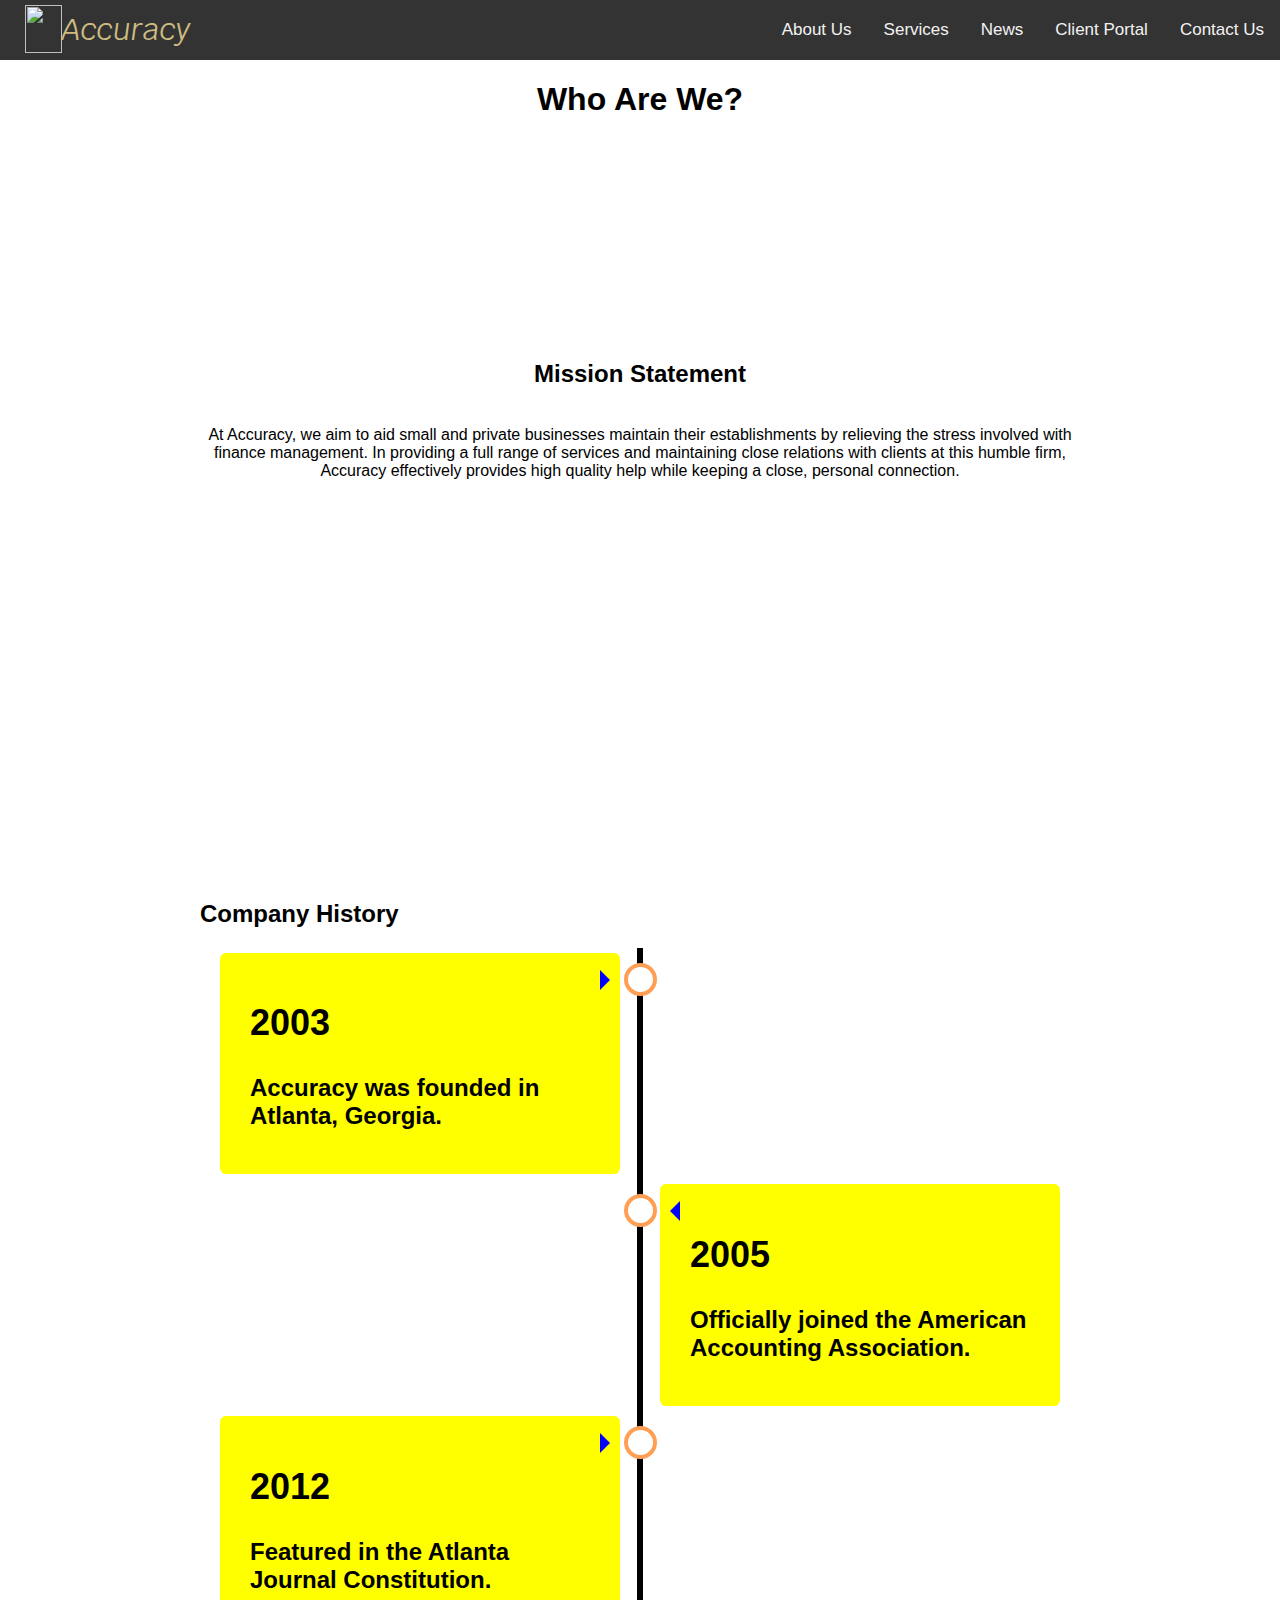
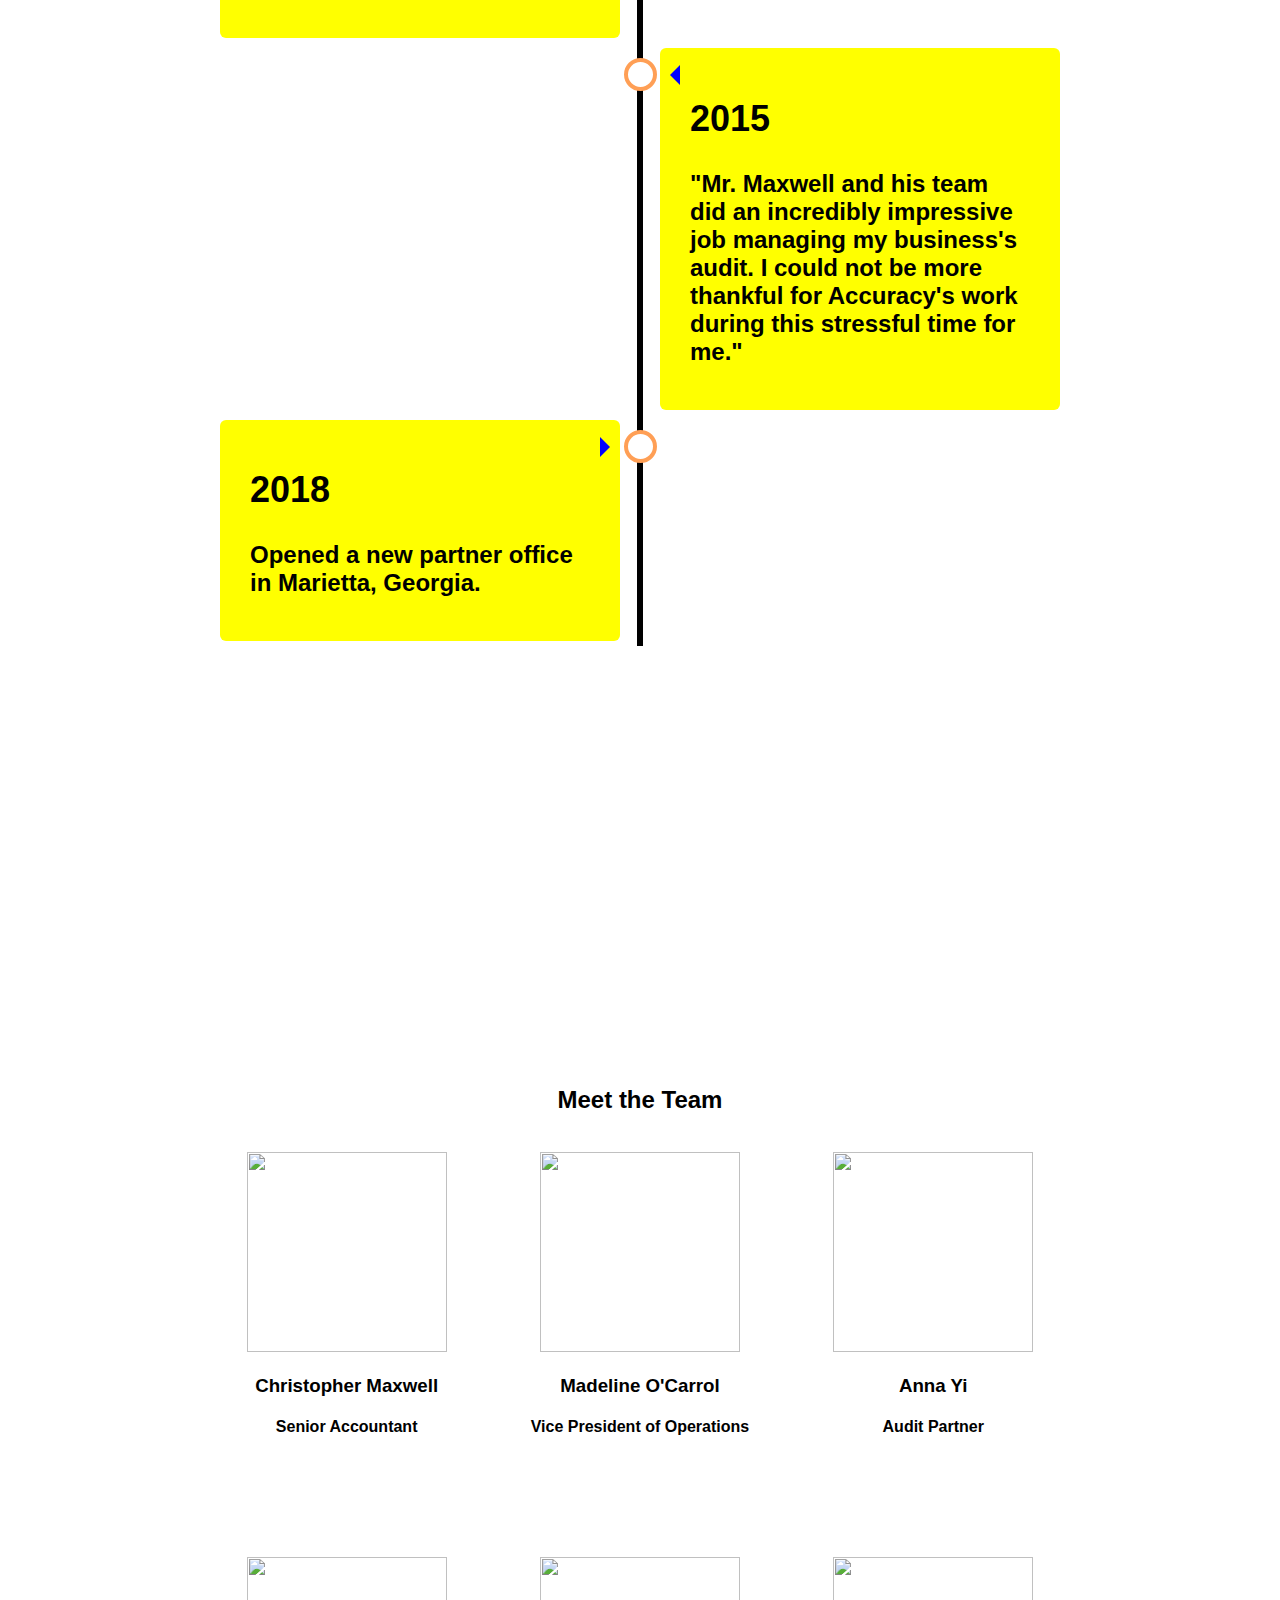
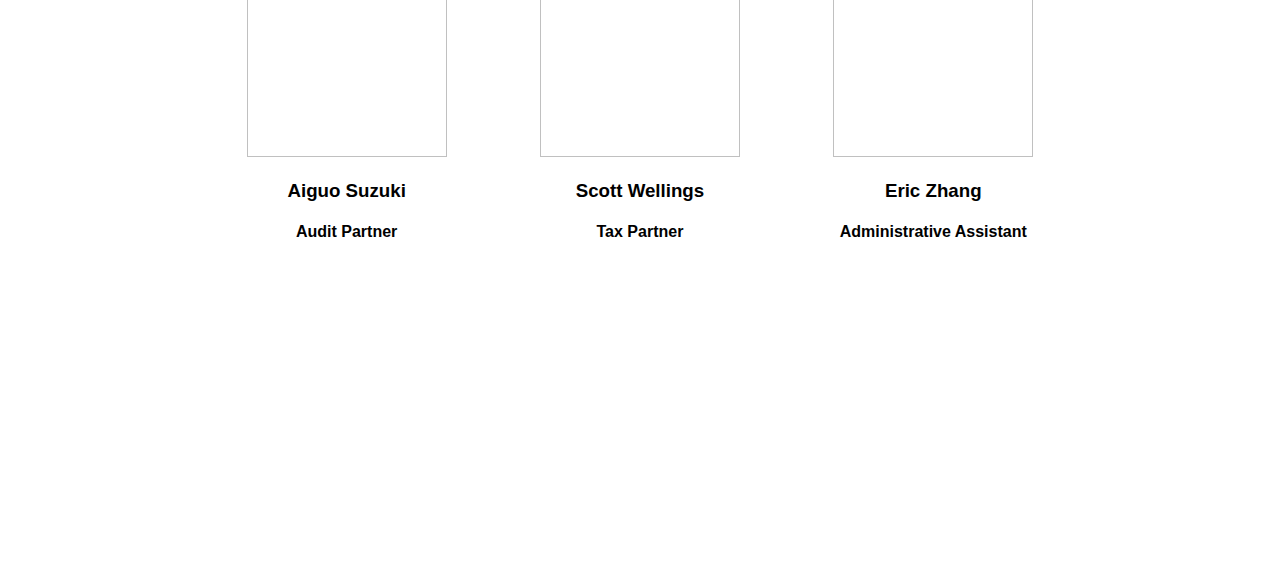
==== aboutUsPage.html @ 64773589 "Add files via upload" ====
<!DOCTYPE html>
<html>

<header>
  <title> About Us</title>
  <meta name="viewport" content="width=device-width, initial-scale=1">
  <link rel = "stylesheet" type = "text/css" href = "indexCSS.css">
  <link href="https://fonts.googleapis.com/css?family=Krub" rel="stylesheet">

  <!-- javascript required for opening homepage through alternative means -->
  <script>
    function openHomePage() {
      window.location.href = "index.html";
    }
    function openAboutUsPage() {
      window.location.href = "aboutUsPage.html";
    }
    function openServicesPage() {
      window.location.href = "servicesPage.html";
    }
  </script>

</header>

<body>
  <!-- entire code for navbar ------------------------------------------------->
  <!-- navigation bar code from right to left tabs -->
  <div class="topnav">
    <a href="contactUsPage.html">Contact Us</a>
    <a href="clientPortalPage.html">Client Portal</a>
    <a href="newsPage.html">News</a>

    <div class="dropdown">
      <button class="dropbtn" onclick="openServicesPage()">Services
        <i class="fa fa-caret-down"></i>
      </button>
      <!-- <div class="dropdown-content">
        <a href="bookkeepingPage.html">Bookkeeping</a>
        <a href="auditsPage.html">Audits</a>
        <a href="taxesPage.html">Taxes</a>
        <a href="annualReportsPage.html">Annual Reports</a>
      </div> -->
    </div>

    <div class="dropdown">
      <button class="dropbtn" onclick="openAboutUsPage()">About Us
        <i class="fa fa-caret-down"></i>
      </button>
      <!-- <div class="dropdown-content">
        <a href="#missionStatement">Mission Statement</a>
        <a href="#companyHistory">Company History</a>
        <a href="#meetOurTeam">Meet Our Team</a>
      </div> -->
    </div>

    <div class="accuracyLogo">
      <img src="AccuracyLogoSketch.PNG" height=48px width=37.2px onclick="openHomePage()">
    </div>
    <i class="navBarLogo" onclick="openHomePage()">Accuracy</i>
  </div>
  <!--------------------------------------------------------------------------->

  <!-- initial Text Block ----------------------------------------------------->
  <div class="initialTextBlock">
    <p><center><h1>Who Are We?</h1></center></p>
  </div>
  <!--------------------------------------------------------------------------->

  <!-- mission statement block ------------------------------------------------>
  <div id="missionStatementBlock" class="block"><center>
    <p><h2 name="missionStatement">Mission Statement</h2>
    <br>
    At Accuracy, we aim to aid small and private businesses maintain their
    establishments by relieving the stress involved with finance management. In
    providing a full range of services and maintaining close relations with clients
    at this humble firm, Accuracy effectively provides high quality help while
    keeping a close, personal connection.
    </br>
  </div></center>
  <!--------------------------------------------------------------------------->

  <!-- company History Block -------------------------------------------------->
  <div id="companyHistoryBlock" class="block">
    <p><h2 name="companyHistory">Company History<h2>

    <div class="timeline">
      <div class="container left">
        <div class="content">
          <h2>2003</h2>
          <p>Accuracy was founded in Atlanta, Georgia.</p>
        </div>
      </div>
      <div class="container right">
        <div class="content">
          <h2>2005</h2>
          <p>Officially joined the American Accounting Association.</p>
        </div>
      </div>
      <div class="container left">
        <div class="content">
          <h2>2012</h2>
          <p>Featured in the Atlanta Journal Constitution.</p>
        </div>
      </div>
      <div class="container right">
        <div class="content">
          <h2>2015</h2>
          <p>"Mr. Maxwell and his team did an incredibly impressive job managing my business's audit.
            I could not be more thankful for Accuracy's work during this stressful time for me."</p>
        </div>
      </div>
      <div class="container left">
        <div class="content">
          <h2>2018</h2>
          <p>Opened a new partner office in Marietta, Georgia.</p>
        </div>
      </div>
    </div>

  </div>
  <!--------------------------------------------------------------------------->

  <!-- meet the team ---------------------------------------------------------->
  <div id="meetOurTeamBlock" class="block"><center>
    <p><h2 name="meetOurTeam">Meet the Team</h2>

    <br>
    <div class="row">
        <div class="columnThree">
          <img src="aboutChristopher.JPG" width=200px height=200px>
          <br><h3>Christopher Maxwell</h3>
          <h4>Senior Accountant</h4>
        </div>
        <div class="columnThree">
          <img src="aboutMadeline.JPG" width=200px height=200px>
          <br><h3>Madeline O'Carrol</h3>
          <h4>Vice President of Operations</h4>
        </div>
        <div class="columnThree">
          <img src="aboutAnna.JPG" width=200px height=200px>
          <br><h3>Anna Yi</h3>
          <h4>Audit Partner</h4>
        </div>
      </div>

    <div class="row">
        <div class="columnThree">
          <img src="aboutAiguo.JPG" width=200px height=200px>
          <br><h3>Aiguo Suzuki</h3>
          <h4>Audit Partner</h4>
        </div>
        <div class="columnThree">
          <img src="aboutScott.JPG" width=200px height=200px>
          <br><h3>Scott Wellings</h3>
          <h4>Tax Partner</h4>
        </div>
        <div class="columnThree">
          <img src="aboutEric.JPG" width=200px height=200px>
          <br><h3>Eric Zhang</h3>
          <h4>Administrative Assistant</h4>
        </div>
      </div>

  </div></center>
  <!--------------------------------------------------------------------------->



</body>

<footer>
</footer>

</html>
---- indexCSS.css ----
/* homepage css ***************************************************************/
/* makes the image in background fullscreen */
body, html {
    height: 100%;
    margin: 0;
}
.bg {
    /* The image used */
    background-image: url("homepage_picture.JPG");

    /* Full height */
    height: 100%;

    /* Center and scale the image nicely */
    background-position: center;
    background-repeat: no-repeat;
    background-size: cover;
    z-index: 1;
}
/* front text of homepage ***********************/
.frontText {
  z-index: 4;
  position: fixed;
  top: 30%;
  left: 5%;
  /* transform: translate(-50%, -50%); */
  font-family: 'Krub', sans-serif;
  color: white;
  text-shadow:
    -1px -1px 0 #000,
    1px -1px 0 #000,
    -1px 1px 0 #000,
    1px 1px 0 #000;
}

/******************************************************************************/

/* nav bar css ****************************************************************/
/* Add a black background color to the top navigation */
.topnav {
    background-color: #333;
    overflow: hidden;
}
/* Style the links inside the navigation bar */
.topnav a {
    float: right;
    color: #f2f2f2;
    text-align: center;
    padding: 20px 16px;
    text-decoration: none;
    font-size: 17px;
}
/* Change the color of links on hover */
.topnav a:hover {
    background-color: #ddd;
    color: black;
}
/* Add a color to the active/current link (page currently on basically) */
.topnav a.active {
    background-color: #479761;
    color: white;
}

.accuracyLogo {
  height: 48px;
  width: 37.2px;
  float: left;
  padding-left: 25px;
  padding-right: 10px;
  padding-top: 5px;
  padding-bottom: 5px;
}
/* .accuracyLogo:hover {
  border-style: solid;
  border-width: 0.5px;
  border-color: white;
} */
.navBarLogo {
  float: left;
  font-family: 'Krub', sans-serif;
  font-size: 30px;
  color: #CEBC81;
  text-align: center;
  padding: 10px 4px 10px 25px;
}

/* start of dropdown code ***********************/
/* The dropdown container */
.dropdown {
  float: right;
  overflow: hidden;
}
/* Dropdown button */
.dropdown .dropbtn {
  color: #f2f2f2;
  text-align: center;
  padding: 20px 16px;
  text-decoration: none;
  font-size: 17px;
  border: none;
  outline: none;
  background-color: inherit;
  font-family: inherit; /* Important for vertical align on mobile phones */
  margin: 0; /* Important for vertical align on mobile phones */
}
.dropbtn:hover {
  background-color: #ddd;
  color: black;
}
/* Dropdown content (hidden by default) */
.dropdown-content {
  display: none;
  position: absolute;
  background-color: #f9f9f9;
  min-width: 160px;
  box-shadow: 0px 8px 16px 0px rgba(0,0,0,0.2);
  z-index: 1;
}
/* Links inside the dropdown */
.dropdown-content a {
  float: none;
  color: black;
  padding: 12px 16px;
  text-decoration: none;
  display: block;
  text-align: left;
}
/* Add a grey background color to dropdown links on hover */
.dropdown-content a:hover {
  background-color: #ddd;
}
/* Show the dropdown menu on hover */
.dropdown:hover .dropdown-content {
  display: block;
}
/******************************************************************************/

/* about us page css **********************************************************/
/* for three-column tables */
.columnThree {
  float: left;
  width: 33.33%;
}
.row:after {
  content: "";
  display: table;
  clear: both;
  padding: 50px;
}

/* timeline css ********************************/
* {
  box-sizing: border-box;
}

/* Set a background color */
body {
  font-family: Helvetica, sans-serif;
}

/* The actual timeline (the vertical ruler) */
.timeline {
  position: relative;
  max-width: 1200px;
  margin: 0 auto;
}
/* The actual timeline (the vertical ruler) */
.timeline::after {
  content: '';
  position: absolute;
  width: 6px;
  background-color: black;
  top: 0;
  bottom: 0;
  left: 50%;
  margin-left: -3px;
}

/* Container around content */
.container {
  padding: 5px 20px;
  position: relative;
  background-color: inherit;
  width: 50%;
}
/* The circles on the timeline */
.container::after {
  content: '';
  position: absolute;
  width: 25px;
  height: 25px;
  right: -17px;
  background-color: white;
  border: 4px solid #FF9F55;
  top: 15px;
  border-radius: 50%;
  z-index: 1;
}

/* Place the container to the left */
.left {
  left: 0;
}
/* Place the container to the right */
.right {
  left: 50%;
}
/* Add arrows to the left container (pointing right) */
.left::before {
  content: " ";
  height: 0;
  position: absolute;
  top: 22px;
  width: 0;
  z-index: 1;
  right: 30px;
  border: medium solid white;
  border-width: 10px 0 10px 10px;
  border-color: transparent transparent transparent blue;
}
/* Add arrows to the right container (pointing left) */
.right::before {
  content: " ";
  height: 0;
  position: absolute;
  top: 22px;
  width: 0;
  z-index: 1;
  left: 30px;
  border: medium solid white;
  border-width: 10px 10px 10px 0;
  border-color: transparent blue transparent transparent;
}
/* Fix the circle for containers on the right side */
.right::after {
  left: -16px;
}

/* The actual content */
.content {
  padding: 20px 30px;
  background-color: yellow;
  position: relative;
  border-radius: 6px;
}

/* Media queries - Responsive timeline on screens less than 600px wide */
@media screen and (max-width: 600px) {
/* Place the timelime to the left */
  .timeline::after {
    left: 31px;
  }

/* Full-width containers */
  .container {
    width: 100%;
    padding-left: 70px;
    padding-right: 25px;
  }
/* Make sure that all arrows are pointing leftwards */
  .container::before {
    left: 60px;
    border: medium solid white;
    border-width: 10px 10px 10px 0;
    border-color: transparent white transparent transparent;
  }

/* Make sure all circles are at the same spot */
  .left::after, .right::after {
    left: 15px;
  }
/* Make all right containers behave like the left ones */
  .right {
    left: 0%;
  }
}
/******************************************************************************/

/* services css ***************************************************************/
.columnTwo {
  float: left;
  width: 50%;
}

.columnTwoPic {
  float: left;
  width: 50%;
  text-align: right;
  padding-right: 100px;
}

.columnTwoWords {
  float: left;
  width: 50%;
  text-align: left;
  padding-right:100px;;
}

.rowServices:after {
  content: "";
  display: table;
  clear: both;
  padding: 200px;
}

/* also used in about us!!!*/
.block {
  padding: 200px;
}
/******************************************************************************/

/* client portal css **********************************************************/
#infoBorder {
  padding: 15px 30px;
  margin: auto;
  width: 75%;
  border: 3px solid black;
}

.clientInfo {
  display: none;
}

#clientPageIntro {
  display: block;
}

#defaultOpen {
  display: none;
}

table {
    font-family: arial, sans-serif;
    border-collapse: collapse;
    width: 100%;
}

td, th {
    border: 1px solid #dddddd;
    text-align: left;
    padding: 8px;
}

tr:nth-child(even) {
    background-color: #dddddd;
}
/******************************************************************************/
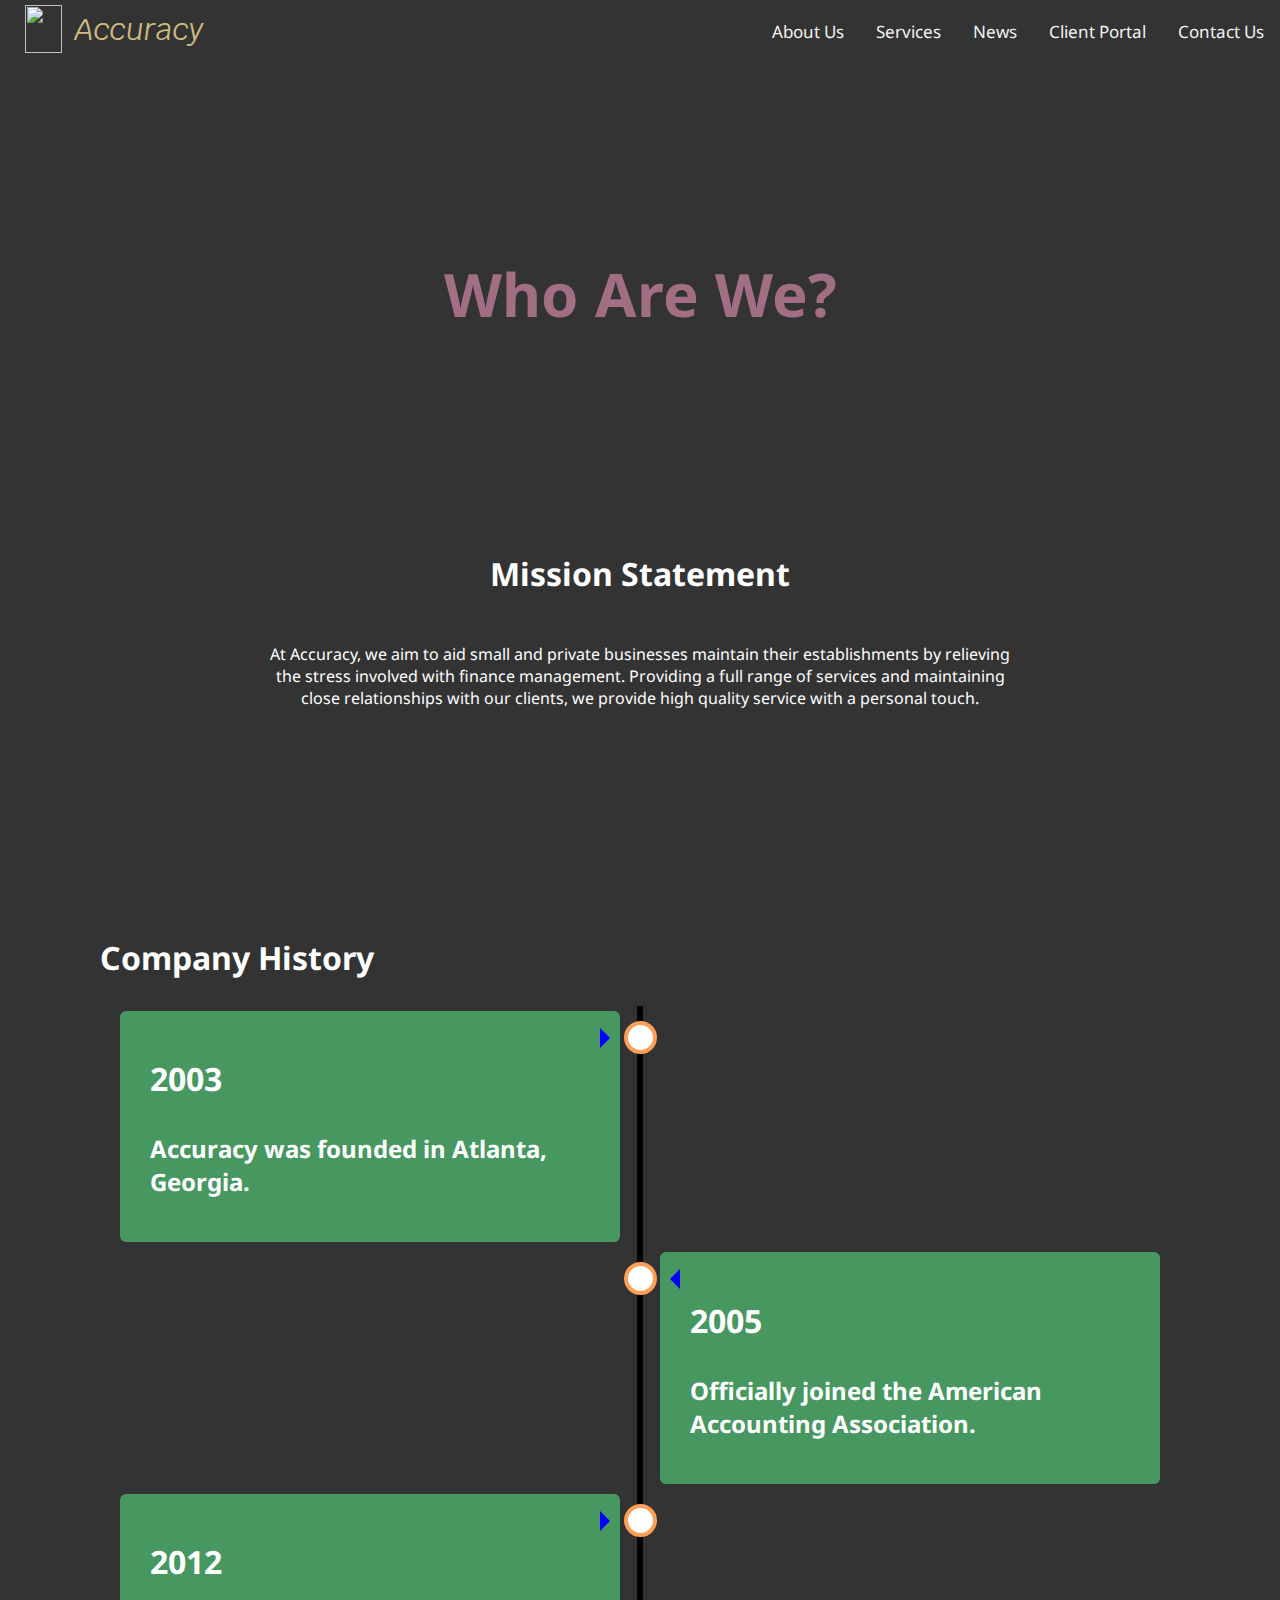
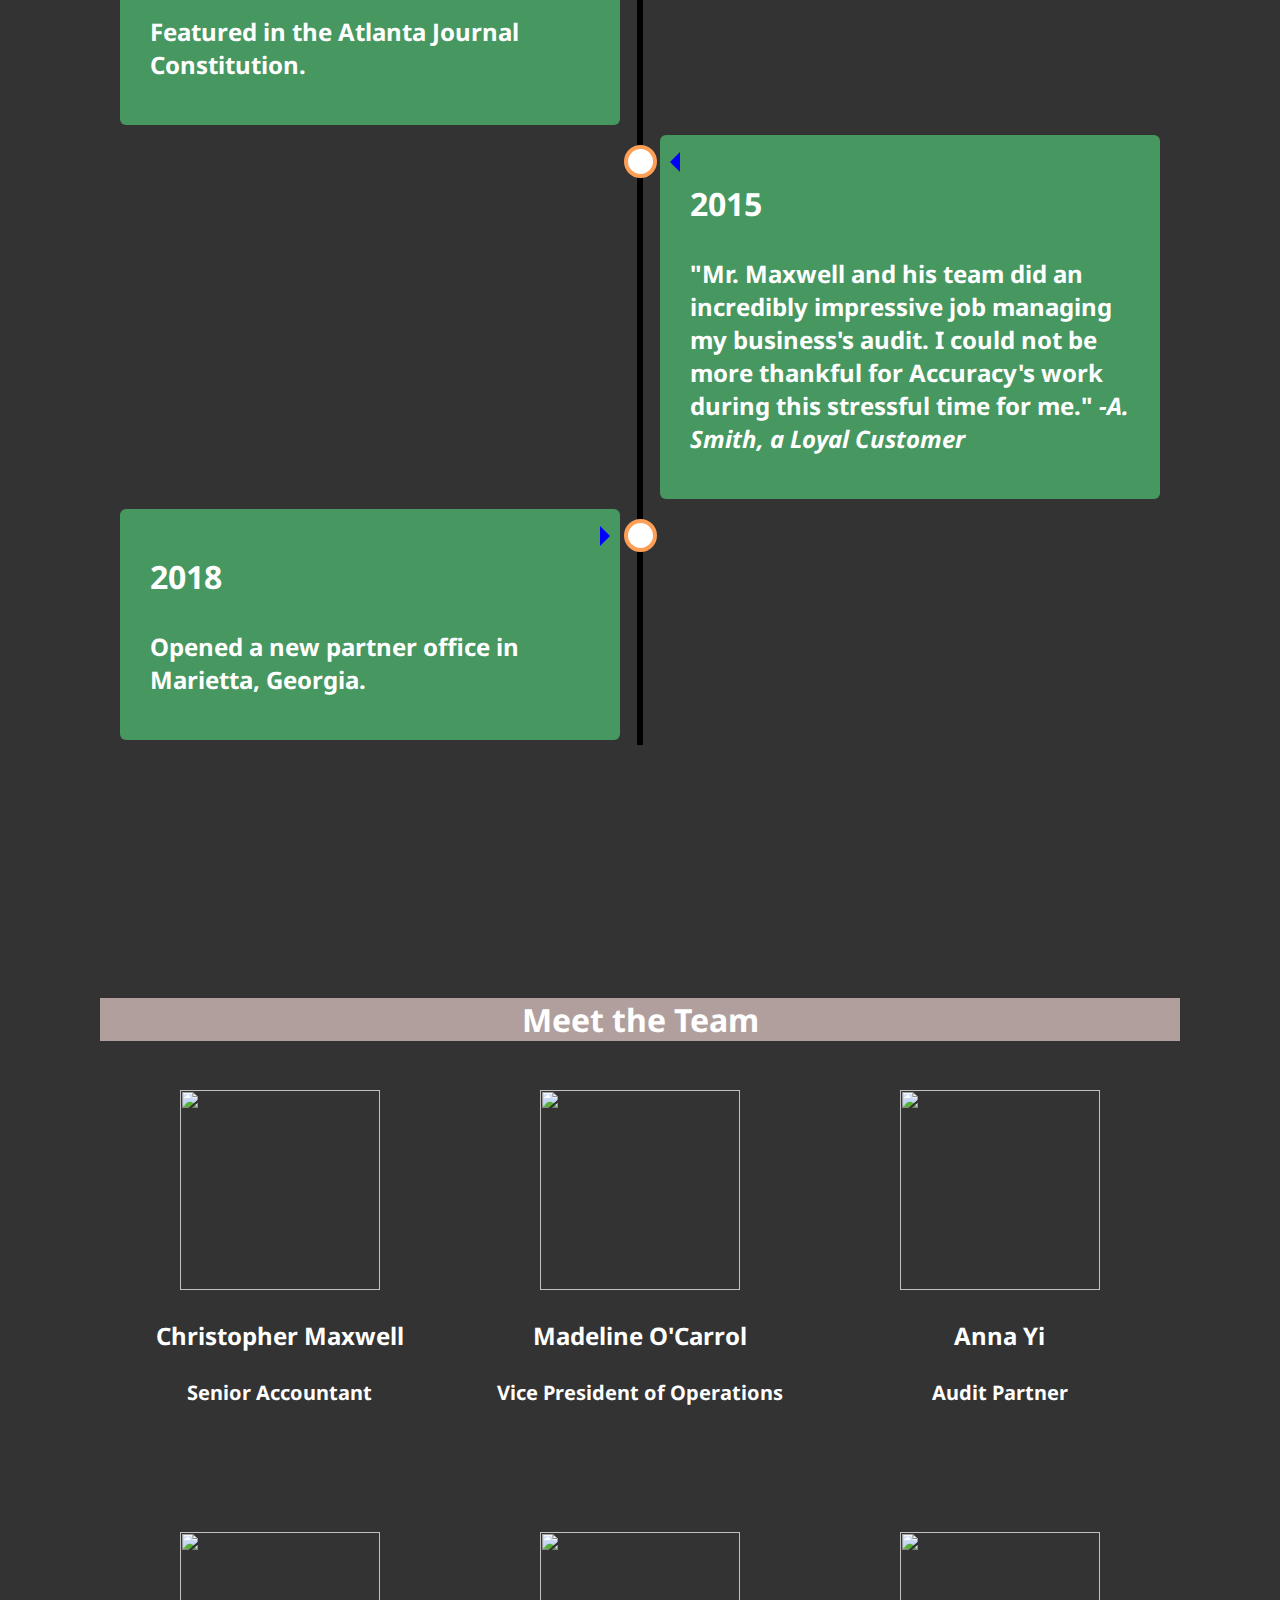
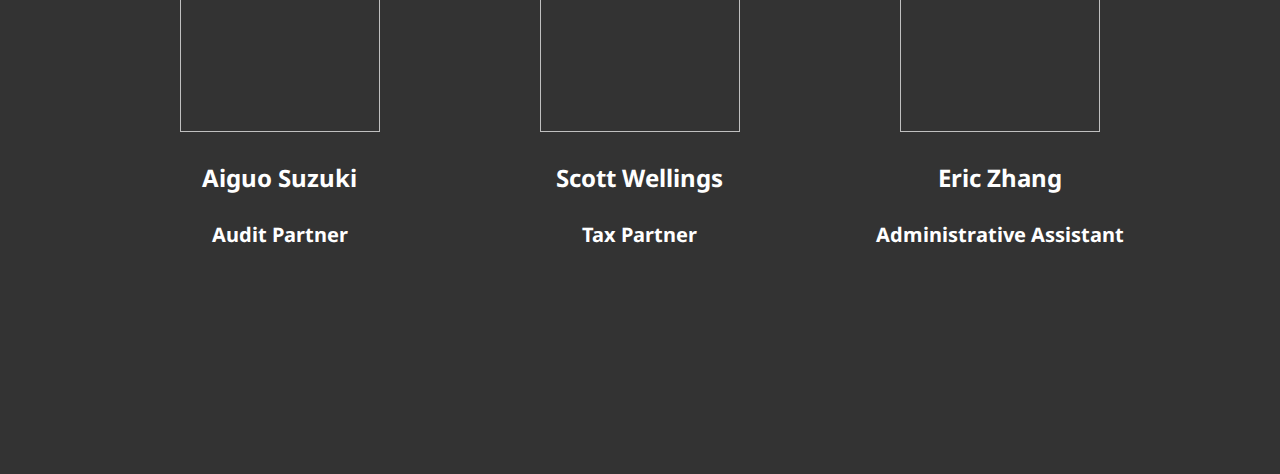
==== commit aca8da29: "Add files via upload" ====
--- a/aboutUsPage.html
+++ b/aboutUsPage.html
@@ -6,6 +6,7 @@
   <meta name="viewport" content="width=device-width, initial-scale=1">
   <link rel = "stylesheet" type = "text/css" href = "indexCSS.css">
   <link href="https://fonts.googleapis.com/css?family=Krub" rel="stylesheet">
+  <link href="https://fonts.googleapis.com/css?family=Noto+Sans" rel="stylesheet">
 
   <!-- javascript required for opening homepage through alternative means -->
   <script>
@@ -54,7 +55,7 @@
     </div>
 
     <div class="accuracyLogo">
-      <img src="AccuracyLogoSketch.PNG" height=48px width=37.2px onclick="openHomePage()">
+      <img src="AccuracyLogoSketch.png" height=48px width=37.2px onclick="openHomePage()">
     </div>
     <i class="navBarLogo" onclick="openHomePage()">Accuracy</i>
   </div>
@@ -67,52 +68,52 @@
   <!--------------------------------------------------------------------------->
 
   <!-- mission statement block ------------------------------------------------>
-  <div id="missionStatementBlock" class="block"><center>
+  <div id="missionStatementBlock" class="aboutUsblock"><center>
     <p><h2 name="missionStatement">Mission Statement</h2>
     <br>
     At Accuracy, we aim to aid small and private businesses maintain their
-    establishments by relieving the stress involved with finance management. In
-    providing a full range of services and maintaining close relations with clients
-    at this humble firm, Accuracy effectively provides high quality help while
-    keeping a close, personal connection.
+    establishments by relieving the stress involved with finance management.
+    Providing a full range of services and maintaining close relationships with
+    our clients, we provide high quality service with a personal touch.
     </br>
   </div></center>
   <!--------------------------------------------------------------------------->
 
   <!-- company History Block -------------------------------------------------->
-  <div id="companyHistoryBlock" class="block">
+  <div id="companyHistoryBlock" class="aboutUsblock">
     <p><h2 name="companyHistory">Company History<h2>
 
     <div class="timeline">
       <div class="container left">
         <div class="content">
-          <h2>2003</h2>
-          <p>Accuracy was founded in Atlanta, Georgia.</p>
+          <h2 class="timelineWords">2003</h2>
+          <p><h3 class="timelineWords" class="timelineWords">Accuracy was founded in Atlanta, Georgia.</p></h3>
         </div>
       </div>
       <div class="container right">
         <div class="content">
-          <h2>2005</h2>
-          <p>Officially joined the American Accounting Association.</p>
+          <h2 class="timelineWords">2005</h2>
+          <p><h3 class="timelineWords">Officially joined the American Accounting Association.</p></h3>
         </div>
       </div>
       <div class="container left">
         <div class="content">
-          <h2>2012</h2>
-          <p>Featured in the Atlanta Journal Constitution.</p>
+          <h2 class="timelineWords">2012</h2>
+          <p><h3 class="timelineWords">Featured in the Atlanta Journal Constitution.</p></h3>
         </div>
       </div>
       <div class="container right">
         <div class="content">
-          <h2>2015</h2>
-          <p>"Mr. Maxwell and his team did an incredibly impressive job managing my business's audit.
-            I could not be more thankful for Accuracy's work during this stressful time for me."</p>
+          <h2 class="timelineWords">2015</h2>
+          <p><h3 class="timelineWords">"Mr. Maxwell and his team did an incredibly impressive job
+            managing my business's audit. I could not be more thankful for
+            Accuracy's work during this stressful time for me." <i>-A. Smith, a Loyal Customer</i></p></h3>
         </div>
       </div>
       <div class="container left">
         <div class="content">
-          <h2>2018</h2>
-          <p>Opened a new partner office in Marietta, Georgia.</p>
+          <h2 class="timelineWords">2018</h2>
+          <p><h3 class="timelineWords">Opened a new partner office in Marietta, Georgia.</p></h3>
         </div>
       </div>
     </div>
@@ -121,8 +122,8 @@
   <!--------------------------------------------------------------------------->
 
   <!-- meet the team ---------------------------------------------------------->
-  <div id="meetOurTeamBlock" class="block"><center>
-    <p><h2 name="meetOurTeam">Meet the Team</h2>
+  <div id="meetOurTeamBlock" class="aboutUsblock"><center>
+    <p><h2 class="meetOurTeamHeader" name="meetOurTeam">Meet the Team</h2>
 
     <br>
     <div class="row">
--- a/indexCSS.css
+++ b/indexCSS.css
@@ -1,41 +1,49 @@
-/* homepage css ***************************************************************/
-/* makes the image in background fullscreen */
-body, html {
-    height: 100%;
-    margin: 0;
-}
-.bg {
-    /* The image used */
-    background-image: url("homepage_picture.JPG");
-
-    /* Full height */
-    height: 100%;
-
-    /* Center and scale the image nicely */
-    background-position: center;
-    background-repeat: no-repeat;
-    background-size: cover;
-    z-index: 1;
-}
-/* front text of homepage ***********************/
-.frontText {
-  z-index: 4;
-  position: fixed;
-  top: 30%;
-  left: 5%;
-  /* transform: translate(-50%, -50%); */
-  font-family: 'Krub', sans-serif;
+/* ALL PAGES css **************************************************************/
+* {
+  font-family: 'Noto Sans', sans-serif;
+}
+
+* :not(.navBarLogo):not(a):not(h1):not(h2):not(h3):not(h4):not(h5):not(h6):not(button):not(.w3-light-grey) {
   color: white;
-  text-shadow:
-    -1px -1px 0 #000,
-    1px -1px 0 #000,
-    -1px 1px 0 #000,
-    1px 1px 0 #000;
-}
-
-/******************************************************************************/
-
-/* nav bar css ****************************************************************/
+}
+
+/* * :not(.topnav):not(.frontText):not(button):not(.content):not(table):not(td):not(th):not(input):not(select):not(textarea):not(.timeline):not(.timelineWords):not(a):not(.rowServices):not(.columnTwoPics):not(.columnTwoWords):not(b) {
+  background-color: #333333;
+} */
+
+body {
+  background-color: #333333;
+}
+
+h1 {
+  color: #A16E83;
+}
+
+h2 {
+  font-size: 32px;
+}
+
+h3 {
+  font-size: 24px;
+}
+
+h4 {
+  font-size: 20px;
+}
+
+a :not(.topnav):not(.bottom-leftWords) {
+  color: blue;
+}
+
+button {
+  color: black;
+}
+
+
+/******************************************************************************/
+
+
+/* NAV BAR css ****************************************************************/
 /* Add a black background color to the top navigation */
 .topnav {
     background-color: #333;
@@ -62,11 +70,11 @@
 }
 
 .accuracyLogo {
+  float: left;
   height: 48px;
   width: 37.2px;
-  float: left;
   padding-left: 25px;
-  padding-right: 10px;
+  padding-right: 25px;
   padding-top: 5px;
   padding-bottom: 5px;
 }
@@ -135,7 +143,46 @@
 }
 /******************************************************************************/
 
-/* about us page css **********************************************************/
+
+/* HOME PAGE / INDEX css ***************************************************************/
+/* makes the image in background fullscreen */
+body, html {
+    height: 100%;
+    margin: 0;
+}
+
+.bg {
+    /* The image used */
+    background-image: url("homepage_picture.jpg");
+
+    /* Full height */
+    height: 100%;
+
+    /* Center and scale the image nicely */
+    background-position: center;
+    background-repeat: no-repeat;
+    background-size: cover;
+    z-index: 1;
+}
+
+/* front text of homepage ***********************/
+.frontText {
+  position: fixed;
+  top: 30%;
+  left: 5%;
+  /* transform: translate(-50%, -50%); */
+  font-family: 'Krub', sans-serif;
+  color: white;
+  text-shadow:
+    -1px -1px 0 #000,
+    1px -1px 0 #000,
+    -1px 1px 0 #000,
+    1px 1px 0 #000;
+}
+/******************************************************************************/
+
+
+/* ABOUT US PAGE css **********************************************************/
 /* for three-column tables */
 .columnThree {
   float: left;
@@ -146,6 +193,24 @@
   display: table;
   clear: both;
   padding: 50px;
+}
+
+.aboutUsblock {
+  padding: 100px;
+}
+
+.initialTextBlock {
+  padding: 150px 50px 50px 50px;
+  font-size: 30px;
+}
+
+#missionStatementBlock {
+  padding-left: 20%;
+  padding-right: 20%;
+}
+
+.meetOurTeamHeader {
+  background-color: #B19F9E;
 }
 
 /* timeline css ********************************/
@@ -239,7 +304,7 @@
 /* The actual content */
 .content {
   padding: 20px 30px;
-  background-color: yellow;
+  background-color: #479761;
   position: relative;
   border-radius: 6px;
 }
@@ -276,40 +341,93 @@
 }
 /******************************************************************************/
 
-/* services css ***************************************************************/
+
+/* SERVICES PAGE css ***************************************************************/
+/* #bookkeepingBlock, #auditsBlock, #taxesBlock, #annualReportsBlock {
+  background-color: #B19F9E;
+} */
+
 .columnTwo {
   float: left;
   width: 50%;
+}
+
+.picContainer {
+  position: relative;
+  text-align: center;
+  color: white;
+}
+
+.bottom-leftWords {
+  position: absolute;
+  bottom: 8px;
+  left: 16px;
+}
+
+.Servicesrow {
+  content: "";
+  display: table;
+  clear: both;
+  padding: 0px 0px 0px 0px;
 }
 
 .columnTwoPic {
   float: left;
   width: 50%;
   text-align: right;
-  padding-right: 100px;
+  padding: 31px 100px 0px 0px;
 }
 
 .columnTwoWords {
   float: left;
   width: 50%;
   text-align: left;
-  padding-right:100px;;
+  padding-right: 100px;
 }
 
 .rowServices:after {
   content: "";
   display: table;
   clear: both;
+  padding: 150px 5% 150px 5%;
+}
+
+/* also used in about us!!! -- changed to aboutUsblock look there*/
+.block:not(#startServiceListing) {
   padding: 200px;
 }
 
-/* also used in about us!!!*/
-.block {
-  padding: 200px;
-}
-/******************************************************************************/
-
-/* client portal css **********************************************************/
+#startServiceListing {
+  padding: 50px 25% 100px 25%;
+}
+/******************************************************************************/
+
+/* NEWS PAGE CSS **************************************************************/
+/*article {
+    border: 10px black inset;
+    margin-top: 20px;
+    margin-bottom: 20px;
+    margin-left: 10%;
+    margin-right: 35%;
+
+    float:left;
+    display:inline;
+    width: 49%;
+  }*/
+  /*#sidebar {
+    float:left;
+    display:inline;
+    width: 49%;
+  } */
+
+#readMoreButton {
+  color: black;
+}
+
+/******************************************************************************/
+
+
+/* CLIENT PORTAL PAGE css **********************************************************/
 #infoBorder {
   padding: 15px 30px;
   margin: auto;
@@ -344,4 +462,54 @@
 tr:nth-child(even) {
     background-color: #dddddd;
 }
-/******************************************************************************/
+
+.tabcontentHeaders {
+  color: #479761;
+}
+/******************************************************************************/
+
+
+/* CONTACT US PAGE css ********************************************************/
+.contactUsInitialText {
+  padding: 50px 0px 10px 0px;
+}
+
+/* FORM CSS ****************************************/
+/* Style inputs with type="text", select elements and textareas */
+input[type=text], select, textarea {
+    width: 100%; /* Full width */
+    padding: 12px; /* Some padding */
+    border: 1px solid #ccc; /* Gray border */
+    border-radius: 4px; /* Rounded borders */
+    box-sizing: border-box; /* Make sure that padding and width stays in place */
+    margin-top: 6px; /* Add a top margin */
+    margin-bottom: 16px; /* Bottom margin */
+    resize: vertical /* Allow the user to vertically resize the textarea (not horizontally) */
+}
+
+input[type=text], textarea, select {
+  color: black;
+}
+
+/* Style the submit button with a specific background color etc */
+input[type=submit] {
+    background-color: #479761;
+    color: white;
+    padding: 12px 20px;
+    border: none;
+    border-radius: 4px;
+    cursor: pointer;
+}
+
+/* When moving the mouse over the submit button, add a darker green color */
+input[type=submit]:hover {
+    background-color: #316844;
+}
+
+/* Add a background color and some padding around the form */
+.Contactcontainer {
+    border-radius: 5px;
+    background-color: #333333;
+    padding: 0px 300px 0px 300px;
+}
+/******************************************************************************/
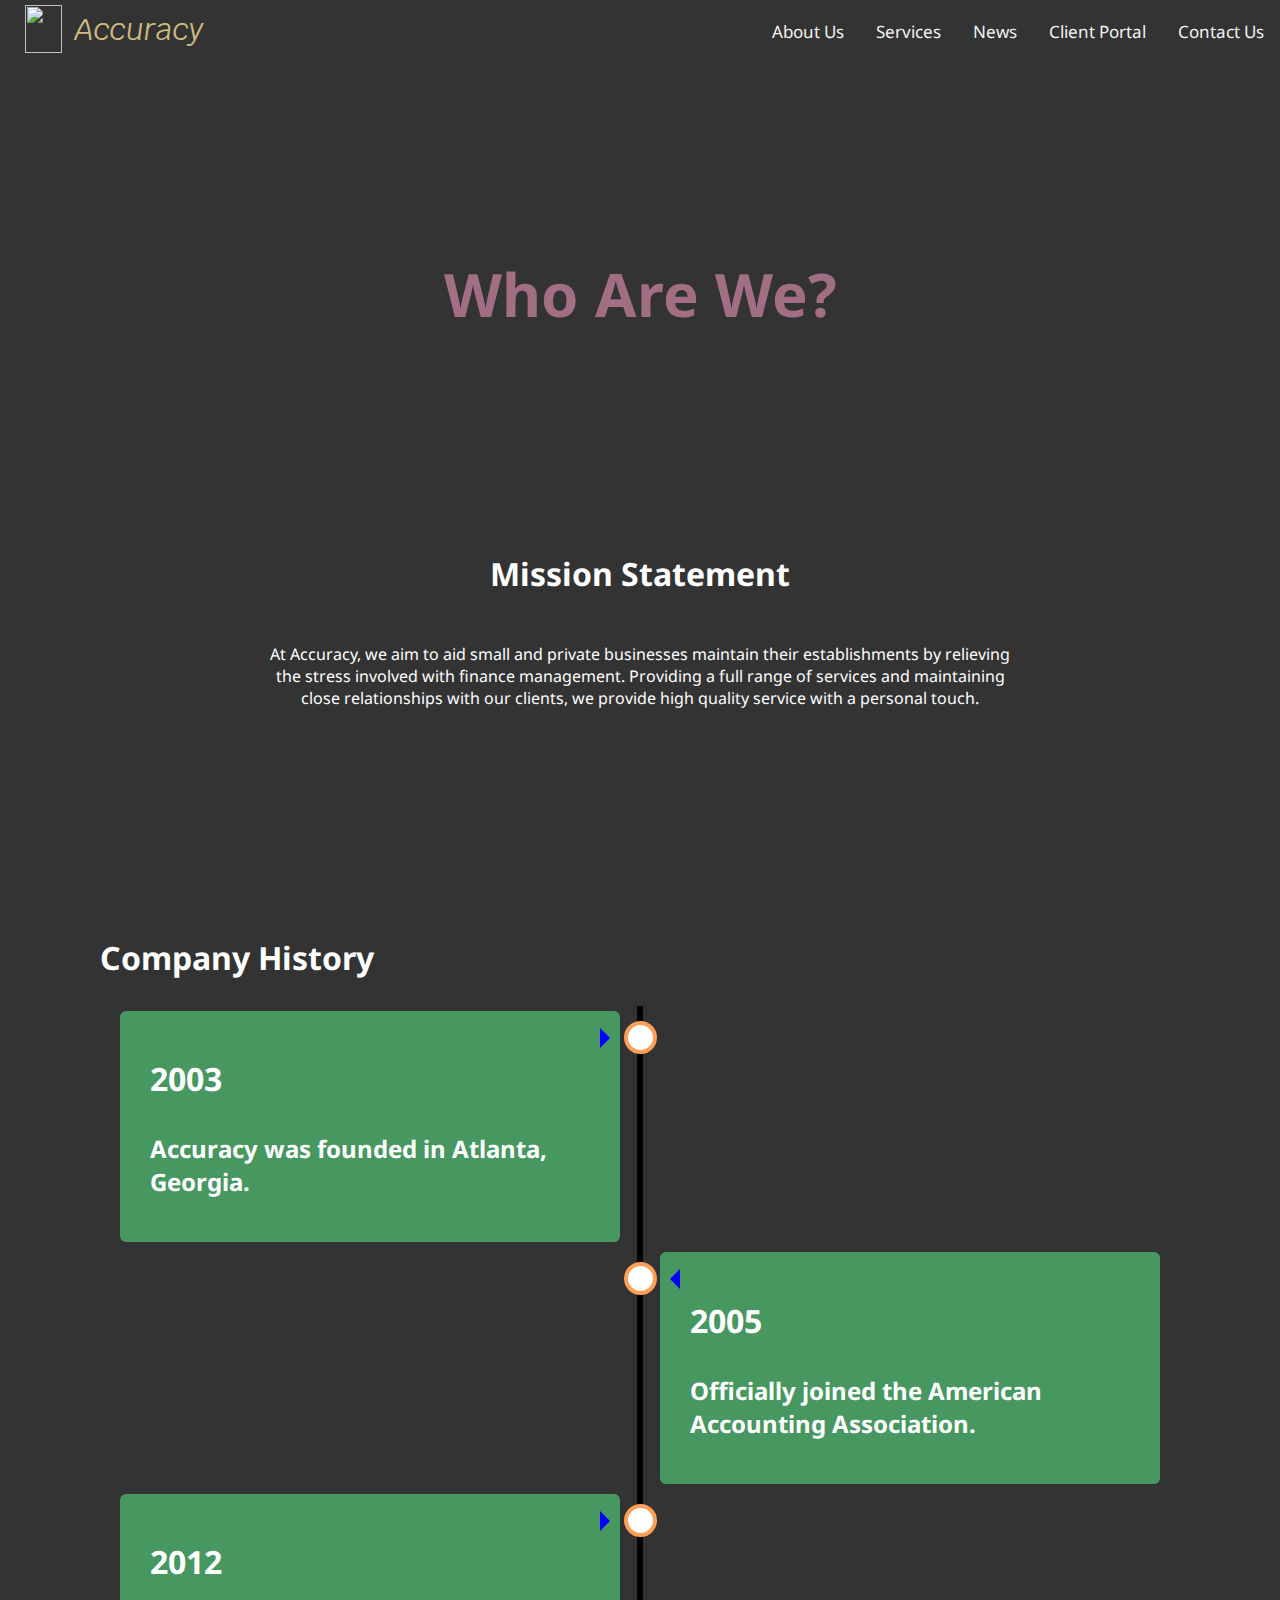
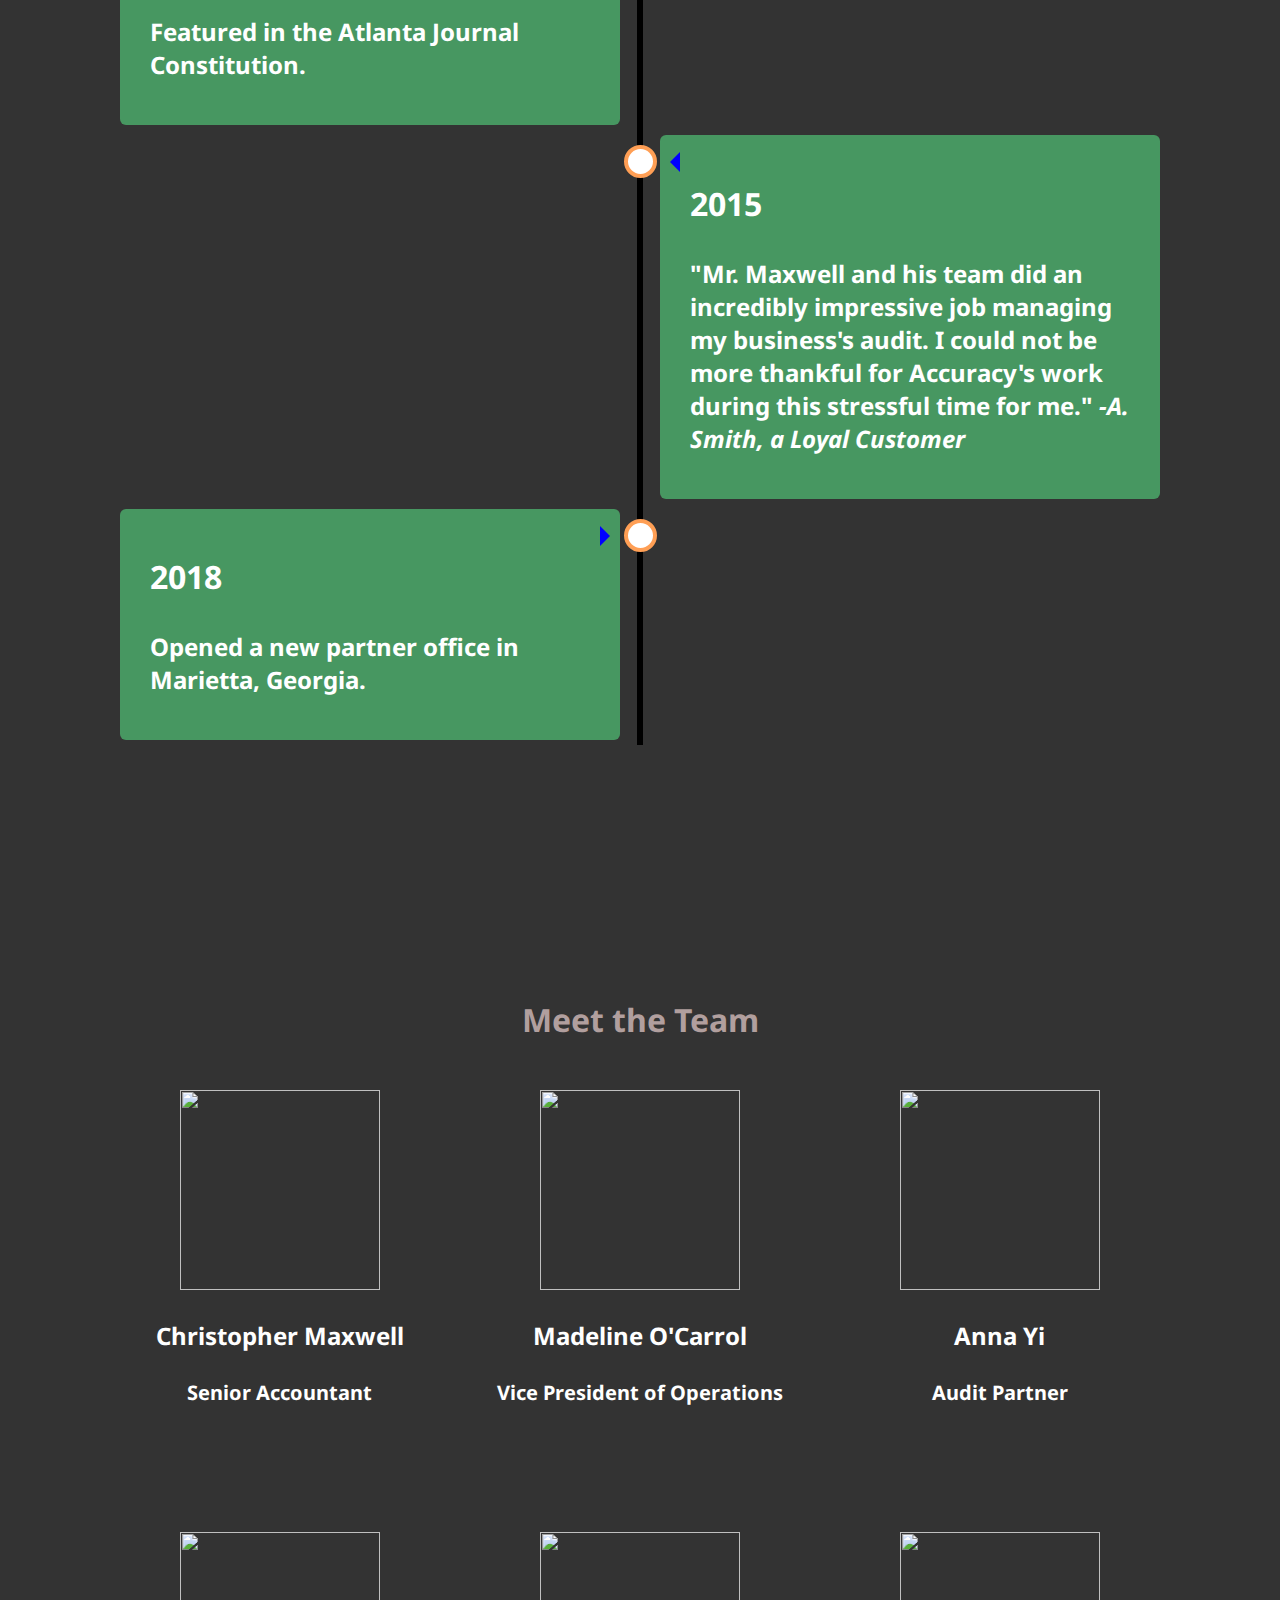
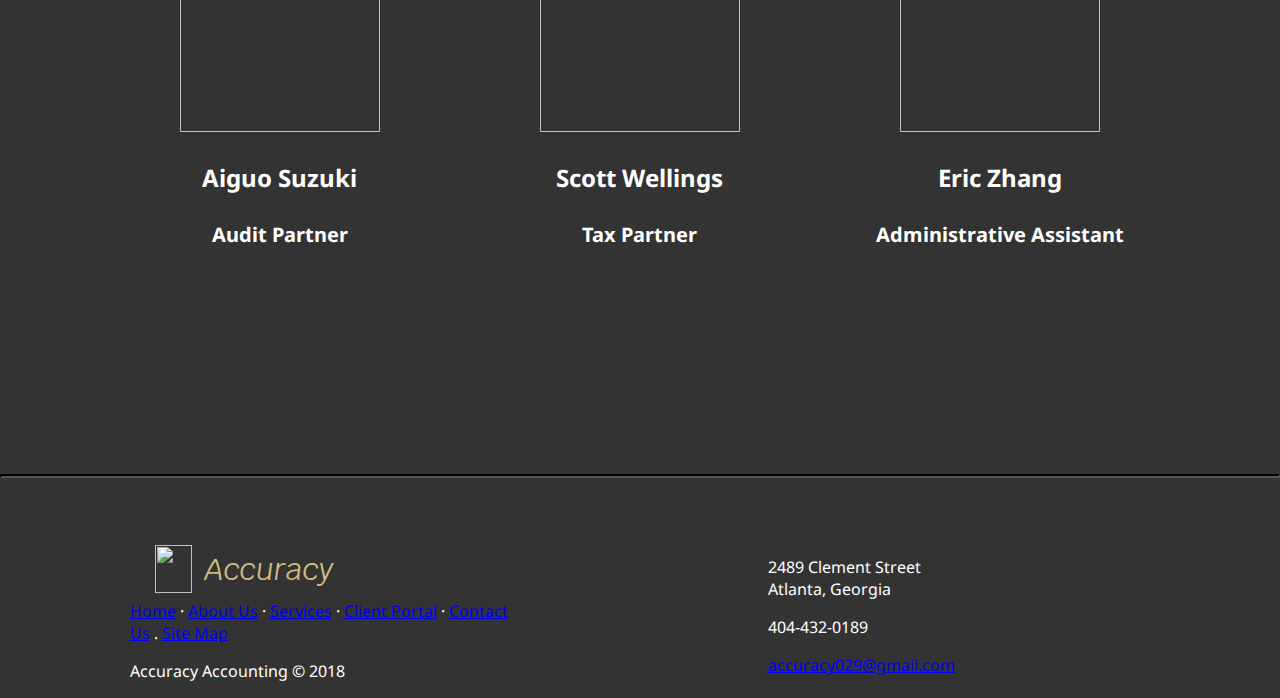
==== commit 62d98148: "Add files via upload" ====
--- a/aboutUsPage.html
+++ b/aboutUsPage.html
@@ -7,6 +7,7 @@
   <link rel = "stylesheet" type = "text/css" href = "indexCSS.css">
   <link href="https://fonts.googleapis.com/css?family=Krub" rel="stylesheet">
   <link href="https://fonts.googleapis.com/css?family=Noto+Sans" rel="stylesheet">
+
 
   <!-- javascript required for opening homepage through alternative means -->
   <script>
@@ -170,6 +171,61 @@
 </body>
 
 <footer>
+
+  <div class="columnTwoFooter">
+      <div class="accuracyLogo">
+        <img src="AccuracyLogoSketch.png" height=48px width=37.2px onclick="openHomePage()">
+      </div>
+      <i class="navBarLogo" onclick="openHomePage()">Accuracy</i>
+
+      <br><br>
+
+    <p class="footer-links">
+      <a href="index.html">Home</a>
+      ·
+      <a href="aboutUsPage.html">About Us</a>
+      ·
+      <a href="servicesPage.html">Services</a>
+      ·
+      <a href="clientPortalPage.html">Client Portal</a>
+      ·
+      <a href="contactUsPage.html">Contact Us</a>
+      .
+      <a href="siteMapPage.html">Site Map</a>
+    </p>
+
+    <p class="footer-company-name">Accuracy Accounting &copy; 2018</p>
+  </div>
+
+  <div class="columnTwoFooter">
+
+    <div>
+      <i class="fa fa-map-marker"></i>
+      <p><span>2489 Clement Street</span>
+        <br> Atlanta, Georgia</p>
+    </div>
+
+    <div>
+      <i class="fa fa-phone"></i>
+      <p>404-432-0189</p>
+    </div>
+
+    <div>
+      <i class="fa fa-envelope"></i>
+      <p><a href="mailto:accuracy029@gmail.com">accuracy029@gmail.com</a></p>
+    </div>
+
+    <div class="footer-icons">
+
+      <a href="#"><i class="fa fa-facebook"></i></a>
+      <a href="#"><i class="fa fa-twitter"></i></a>
+      <a href="#"><i class="fa fa-linkedin"></i></a>
+      <a href="#"><i class="fa fa-github"></i></a>
+
+    </div>
+
+  </div>
+
 </footer>
 
 </html>
--- a/indexCSS.css
+++ b/indexCSS.css
@@ -3,7 +3,7 @@
   font-family: 'Noto Sans', sans-serif;
 }
 
-* :not(.navBarLogo):not(a):not(h1):not(h2):not(h3):not(h4):not(h5):not(h6):not(button):not(.w3-light-grey) {
+* :not(.navBarLogo):not(a):not(h1):not(h2):not(h3):not(h4):not(h5):not(h6):not(button):not(.w3-light-grey):not(.siteMapList) {
   color: white;
 }
 
@@ -11,7 +11,7 @@
   background-color: #333333;
 } */
 
-body {
+body:not(.siteMapBody) {
   background-color: #333333;
 }
 
@@ -184,7 +184,7 @@
 
 /* ABOUT US PAGE css **********************************************************/
 /* for three-column tables */
-.columnThree {
+.columnThree { /* also used by footer*/
   float: left;
   width: 33.33%;
 }
@@ -210,7 +210,7 @@
 }
 
 .meetOurTeamHeader {
-  background-color: #B19F9E;
+  color: #B19F9E;
 }
 
 /* timeline css ********************************/
@@ -513,3 +513,18 @@
     padding: 0px 300px 0px 300px;
 }
 /******************************************************************************/
+
+/* FOOTER CSS ****************************************************************/
+footer {
+  border: 2px black inset;
+}
+
+.columnTwoFooter {
+  float: left;
+  width: 30%;
+  margin: 5% 10% 5% 10%;
+}
+
+.siteMapList {
+  color: black;
+}
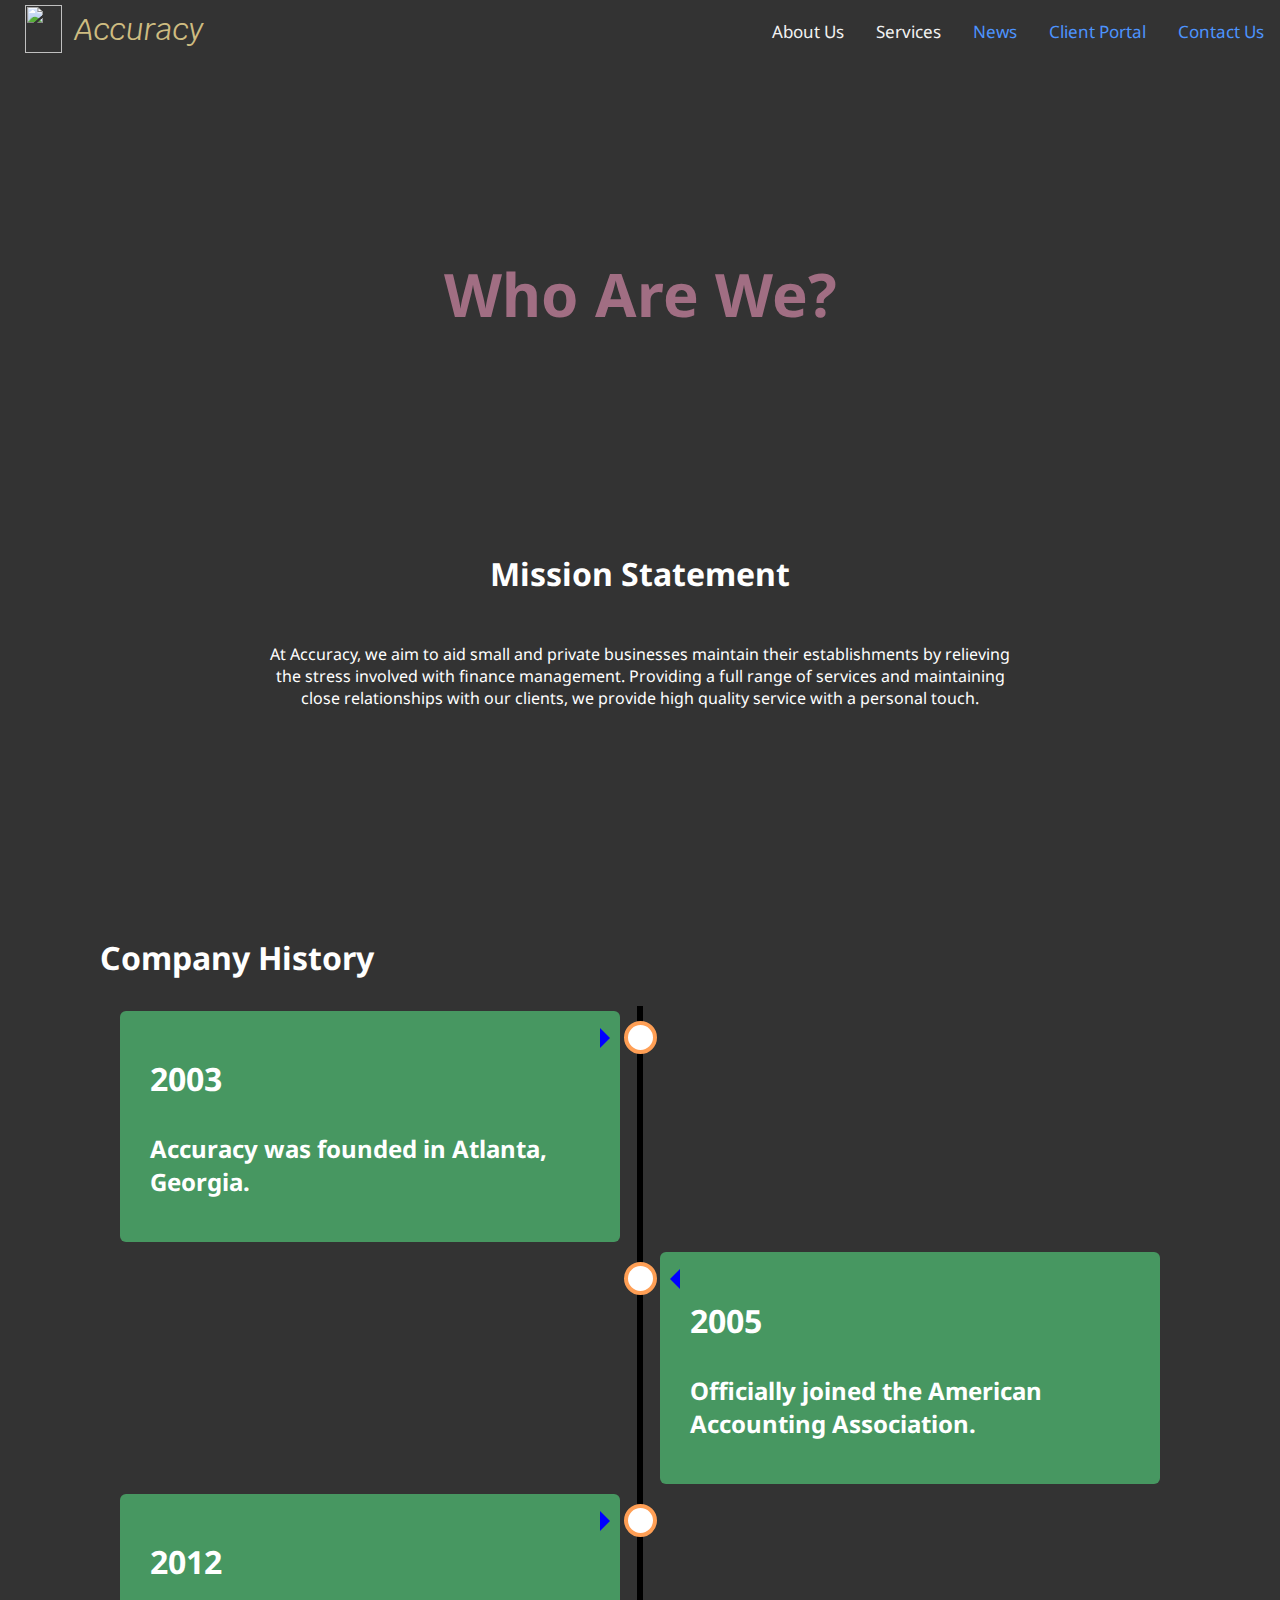
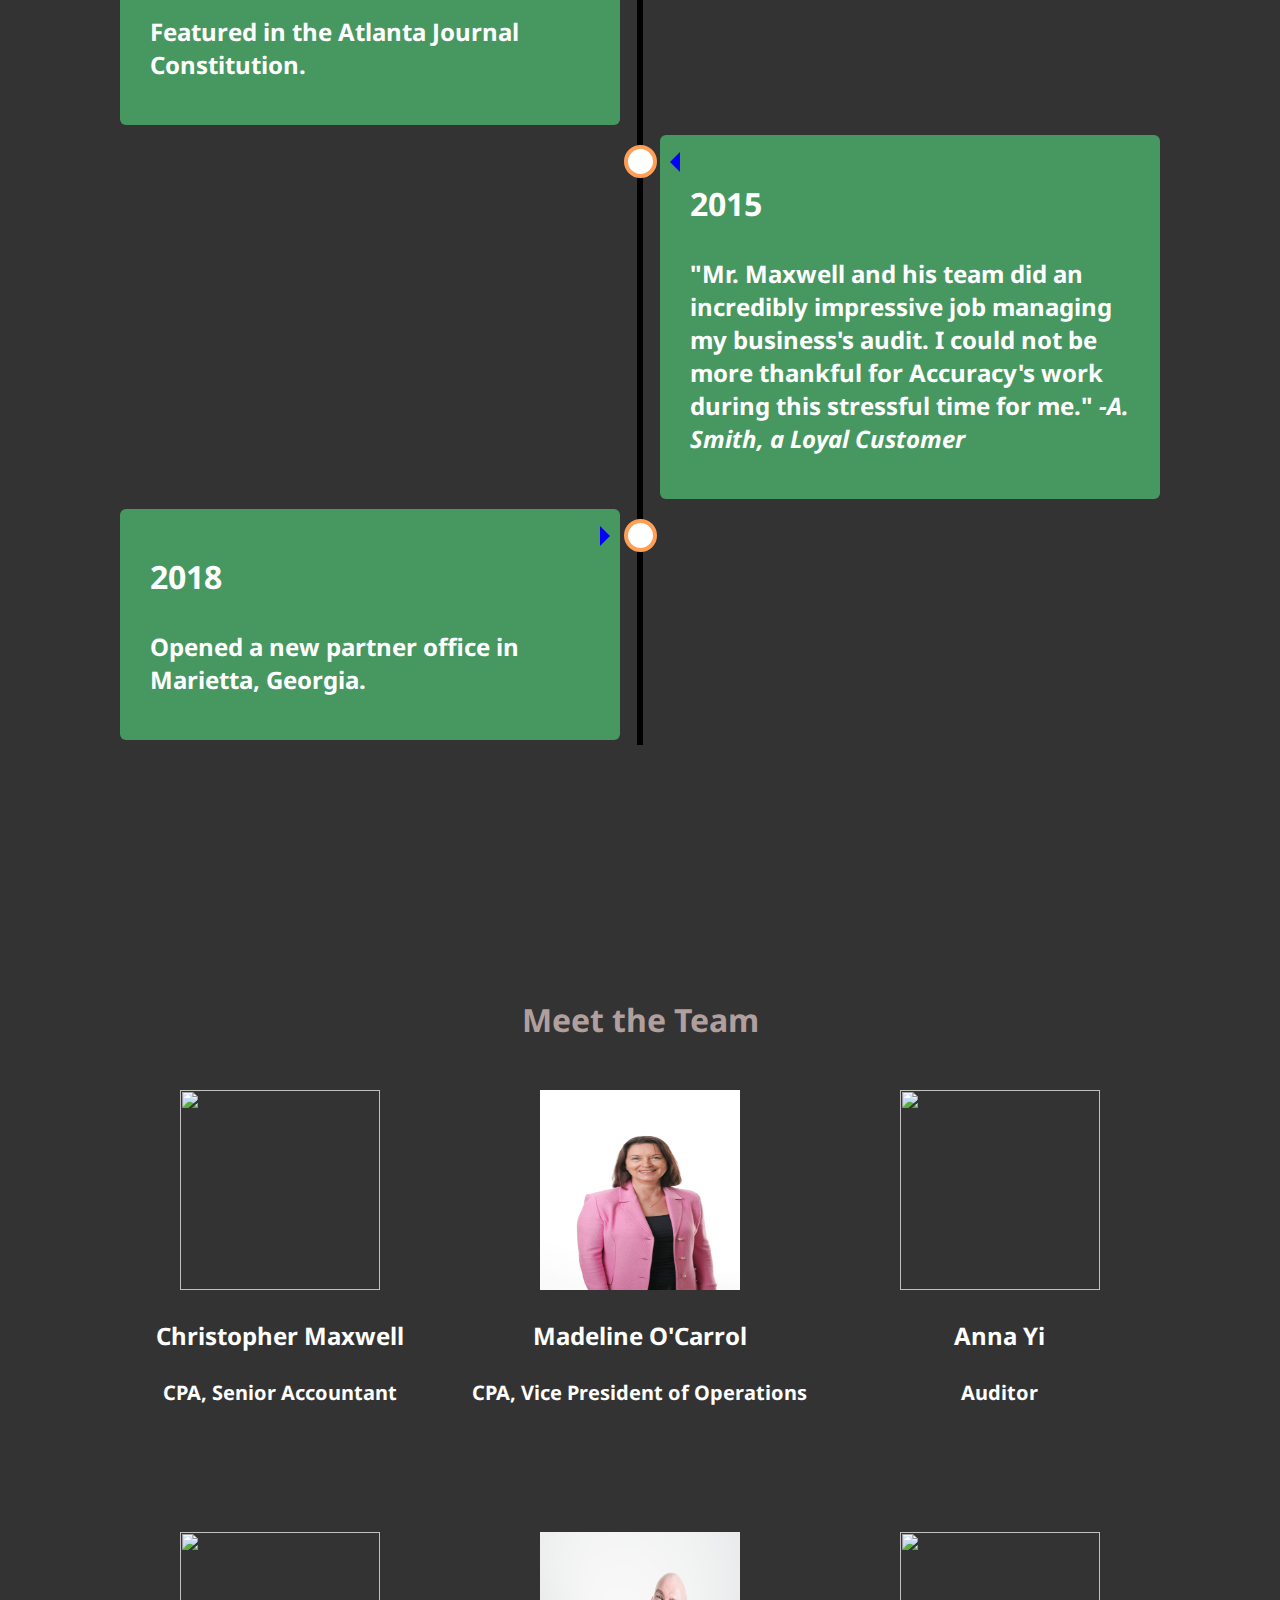
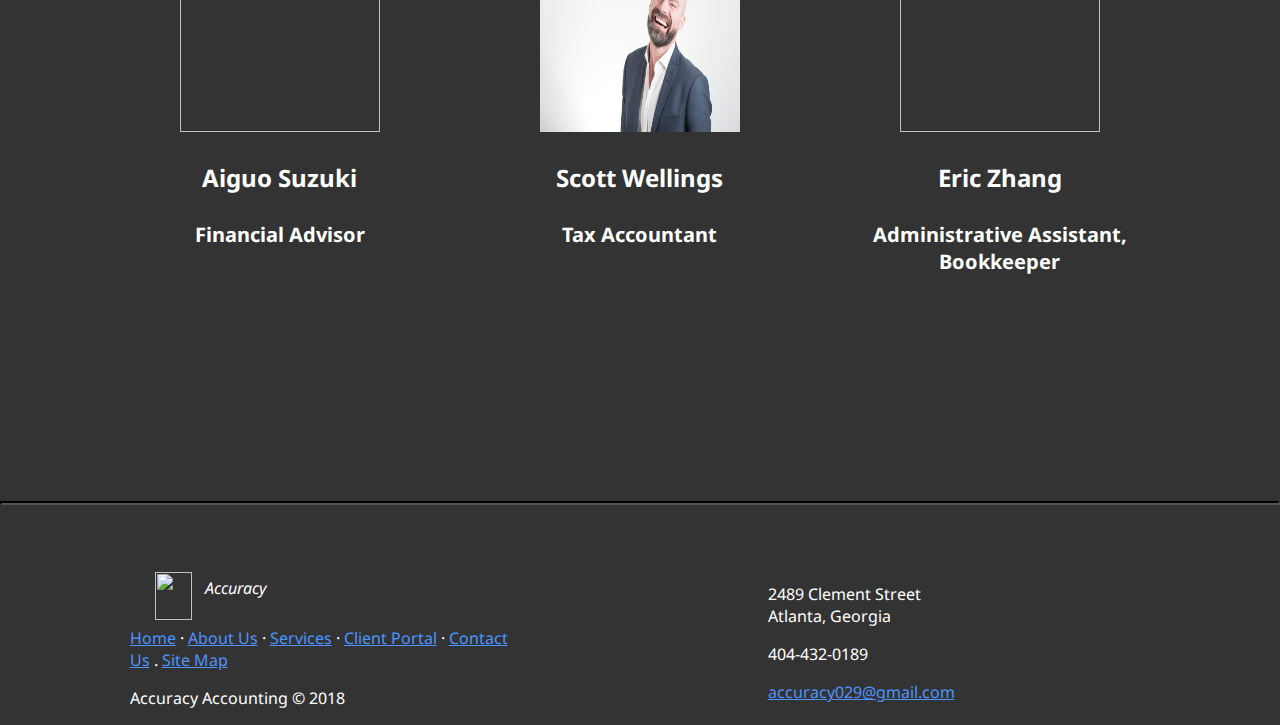
==== commit 5ac89420: "Add files via upload" ====
--- a/aboutUsPage.html
+++ b/aboutUsPage.html
@@ -58,7 +58,7 @@
     <div class="accuracyLogo">
       <img src="AccuracyLogoSketch.png" height=48px width=37.2px onclick="openHomePage()">
     </div>
-    <i class="navBarLogo" onclick="openHomePage()">Accuracy</i>
+    <i id="accuracyWordLogo" class="navBarLogo" onclick="openHomePage()">Accuracy</i>
   </div>
   <!--------------------------------------------------------------------------->
 
@@ -129,37 +129,37 @@
     <br>
     <div class="row">
         <div class="columnThree">
-          <img src="aboutChristopher.JPG" width=200px height=200px>
+          <img src="aboutChristopher.jpg" width=200px height=200px>
           <br><h3>Christopher Maxwell</h3>
-          <h4>Senior Accountant</h4>
-        </div>
-        <div class="columnThree">
-          <img src="aboutMadeline.JPG" width=200px height=200px>
+          <h4>CPA, Senior Accountant</h4>
+        </div>
+        <div class="columnThree">
+          <img src="aboutMadeline.jpg" width=200px height=200px>
           <br><h3>Madeline O'Carrol</h3>
-          <h4>Vice President of Operations</h4>
-        </div>
-        <div class="columnThree">
-          <img src="aboutAnna.JPG" width=200px height=200px>
+          <h4>CPA, Vice President of Operations</h4>
+        </div>
+        <div class="columnThree">
+          <img src="aboutAnna.jpg" width=200px height=200px>
           <br><h3>Anna Yi</h3>
-          <h4>Audit Partner</h4>
+          <h4>Auditor</h4>
         </div>
       </div>
 
     <div class="row">
         <div class="columnThree">
-          <img src="aboutAiguo.JPG" width=200px height=200px>
+          <img src="aboutAiguo.jpg" width=200px height=200px>
           <br><h3>Aiguo Suzuki</h3>
-          <h4>Audit Partner</h4>
-        </div>
-        <div class="columnThree">
-          <img src="aboutScott.JPG" width=200px height=200px>
+          <h4>Financial Advisor</h4>
+        </div>
+        <div class="columnThree">
+          <img src="aboutScott.jpg" width=200px height=200px>
           <br><h3>Scott Wellings</h3>
-          <h4>Tax Partner</h4>
-        </div>
-        <div class="columnThree">
-          <img src="aboutEric.JPG" width=200px height=200px>
+          <h4>Tax Accountant</h4>
+        </div>
+        <div class="columnThree">
+          <img src="aboutEric.jpg" width=200px height=200px>
           <br><h3>Eric Zhang</h3>
-          <h4>Administrative Assistant</h4>
+          <h4>Administrative Assistant, Bookkeeper</h4>
         </div>
       </div>
 
--- a/indexCSS.css
+++ b/indexCSS.css
@@ -3,7 +3,7 @@
   font-family: 'Noto Sans', sans-serif;
 }
 
-* :not(.navBarLogo):not(a):not(h1):not(h2):not(h3):not(h4):not(h5):not(h6):not(button):not(.w3-light-grey):not(.siteMapList) {
+* :not(#accuracyWordLogo):not(a):not(h1):not(h2):not(h3):not(h4):not(h5):not(h6):not(button):not(.w3-light-grey):not(.siteMapList):not(input):not(textarea):not(select):not(option):not(optgroup):not(.footer-links) {
   color: white;
 }
 
@@ -31,12 +31,32 @@
   font-size: 20px;
 }
 
-a :not(.topnav):not(.bottom-leftWords) {
-  color: blue;
-}
+a:link:not(.topnav) {
+  color:  #4d94ff;
+}
+
+a:visited {
+  color:  #00bfff;
+}
+
+ /* #33cccc; */
+
+/* a:hover:not(.topnav):not(.bottom-leftWords) {
+  color:  #0080ff
+}
+
+a:visited:not(.topnav):not(.bottom-leftWords) {
+  color:  #0080ff
+} */
 
 button {
   color: black;
+  border: black;
+}
+
+button:hover {
+  background-color: grey;
+  border: grey;
 }
 
 
@@ -85,11 +105,14 @@
 } */
 .navBarLogo {
   float: left;
+  padding: 10px 4px 10px 25px;
+}
+
+#accuracyWordLogo {
   font-family: 'Krub', sans-serif;
   font-size: 30px;
   color: #CEBC81;
   text-align: center;
-  padding: 10px 4px 10px 25px;
 }
 
 /* start of dropdown code ***********************/
@@ -168,7 +191,7 @@
 /* front text of homepage ***********************/
 .frontText {
   position: fixed;
-  top: 30%;
+  top: 28%;
   left: 5%;
   /* transform: translate(-50%, -50%); */
   font-family: 'Krub', sans-serif;
@@ -179,6 +202,47 @@
     -1px 1px 0 #000,
     1px 1px 0 #000;
 }
+
+#flashAnimation {
+  font-style: italic;
+
+  border: #333333 double 10px;
+  background-color: white;
+  width: auto;
+  height: auto;
+  display: inline-block;
+  padding: 20px 20px 20px 22px;
+
+  position: absolute;
+  top: 50%;
+  left: 50%;
+  transform: translate(-50%, -50%);
+}
+
+#exitButton {
+  color: grey;
+  font-size: 28px;
+  /* position: absolute;
+  bottom: 20px;
+  right: 10px; */
+  padding: 5px 5px 5px 5px;
+}
+
+#exitButton:hover {
+  color: pink;
+}
+
+#exitButtonArea {
+  width: auto;
+  height: auto;
+  display: inline-block;
+  padding: 5px 5px 5px 5px;
+
+  position: absolute;
+  bottom: 5px;
+  right: 10px;
+}
+
 /******************************************************************************/
 
 
@@ -460,11 +524,16 @@
 }
 
 tr:nth-child(even) {
-    background-color: #dddddd;
+    background-color: #B19F9E;
 }
 
 .tabcontentHeaders {
   color: #479761;
+}
+
+.smallerFont {
+  font-weight: normal;
+  font-size: 14px;
 }
 /******************************************************************************/
 
@@ -487,16 +556,16 @@
     resize: vertical /* Allow the user to vertically resize the textarea (not horizontally) */
 }
 
-input[type=text], textarea, select {
+input[type=text], textarea, select, option {
   color: black;
 }
 
 /* Style the submit button with a specific background color etc */
 input[type=submit] {
     background-color: #479761;
-    color: white;
     padding: 12px 20px;
     border: none;
+    color: white;
     border-radius: 4px;
     cursor: pointer;
 }
@@ -511,6 +580,7 @@
     border-radius: 5px;
     background-color: #333333;
     padding: 0px 300px 0px 300px;
+    margin-bottom: 150px;
 }
 /******************************************************************************/
 
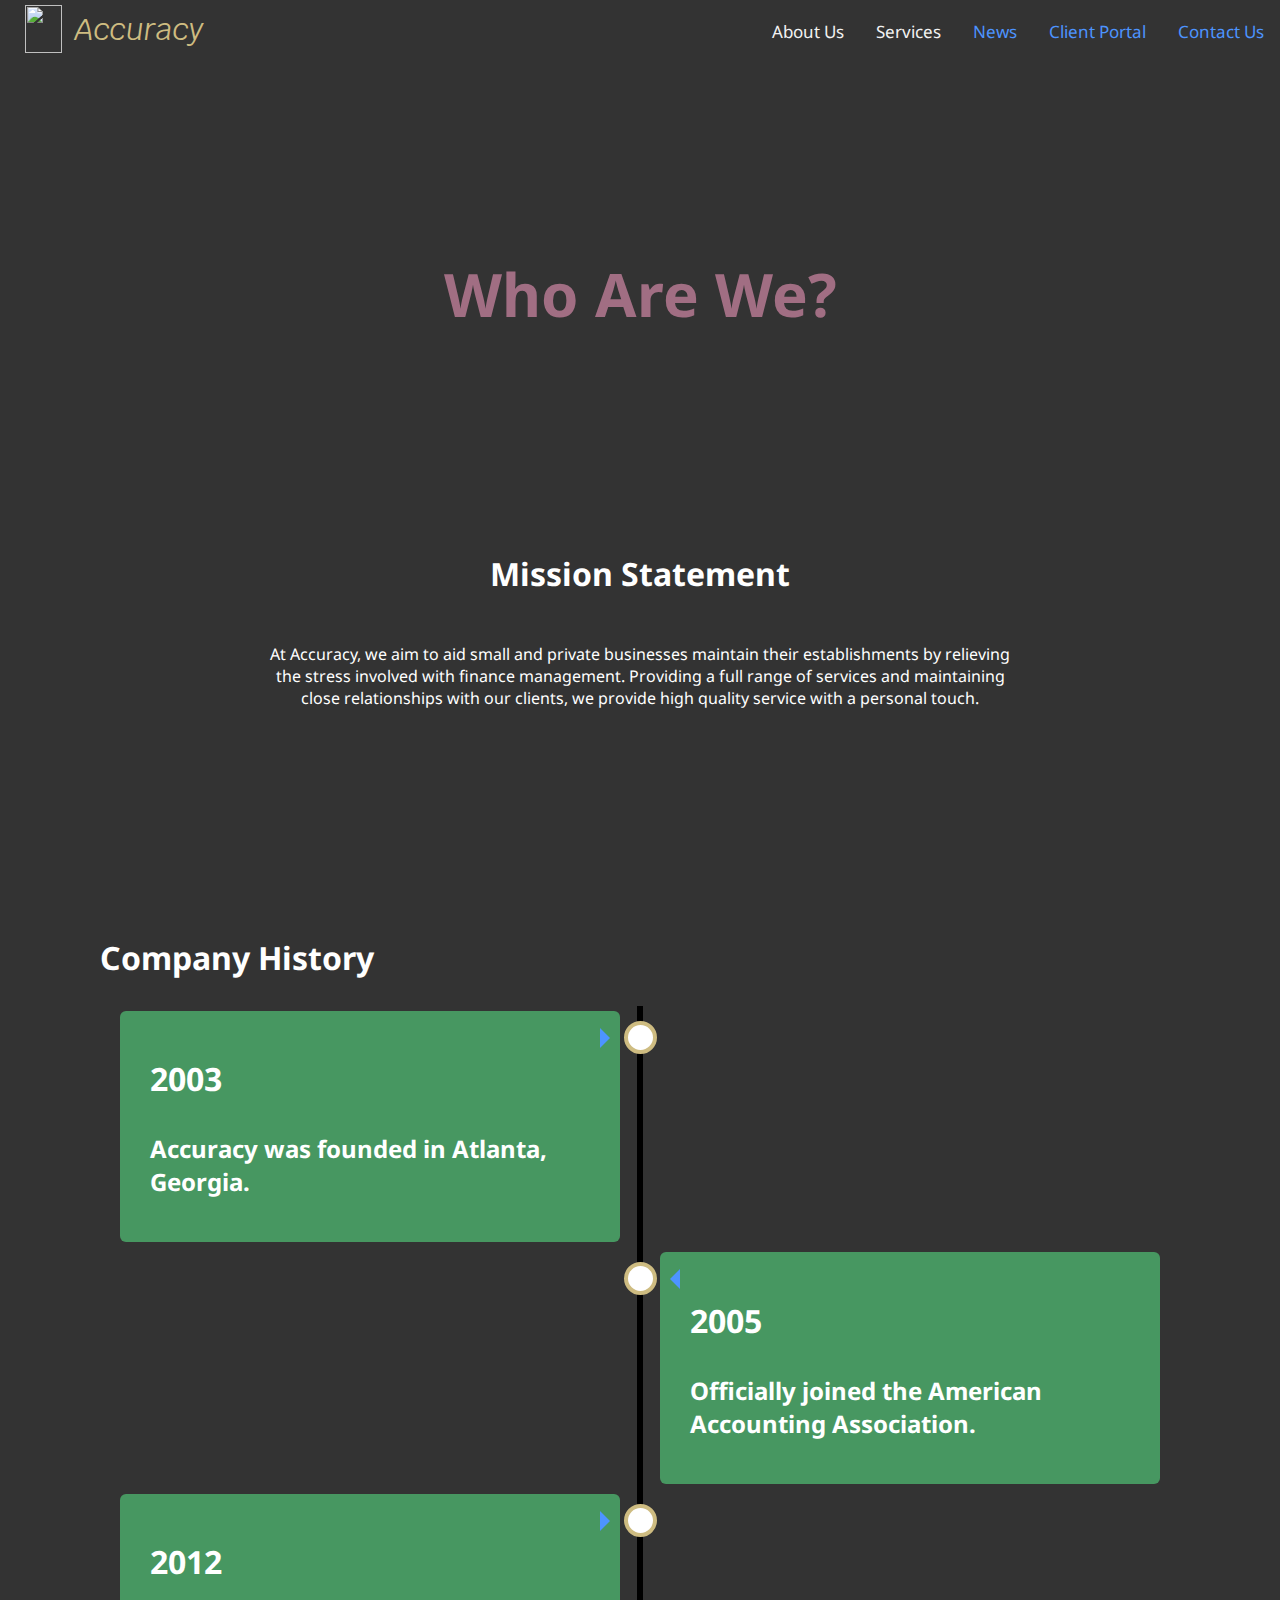
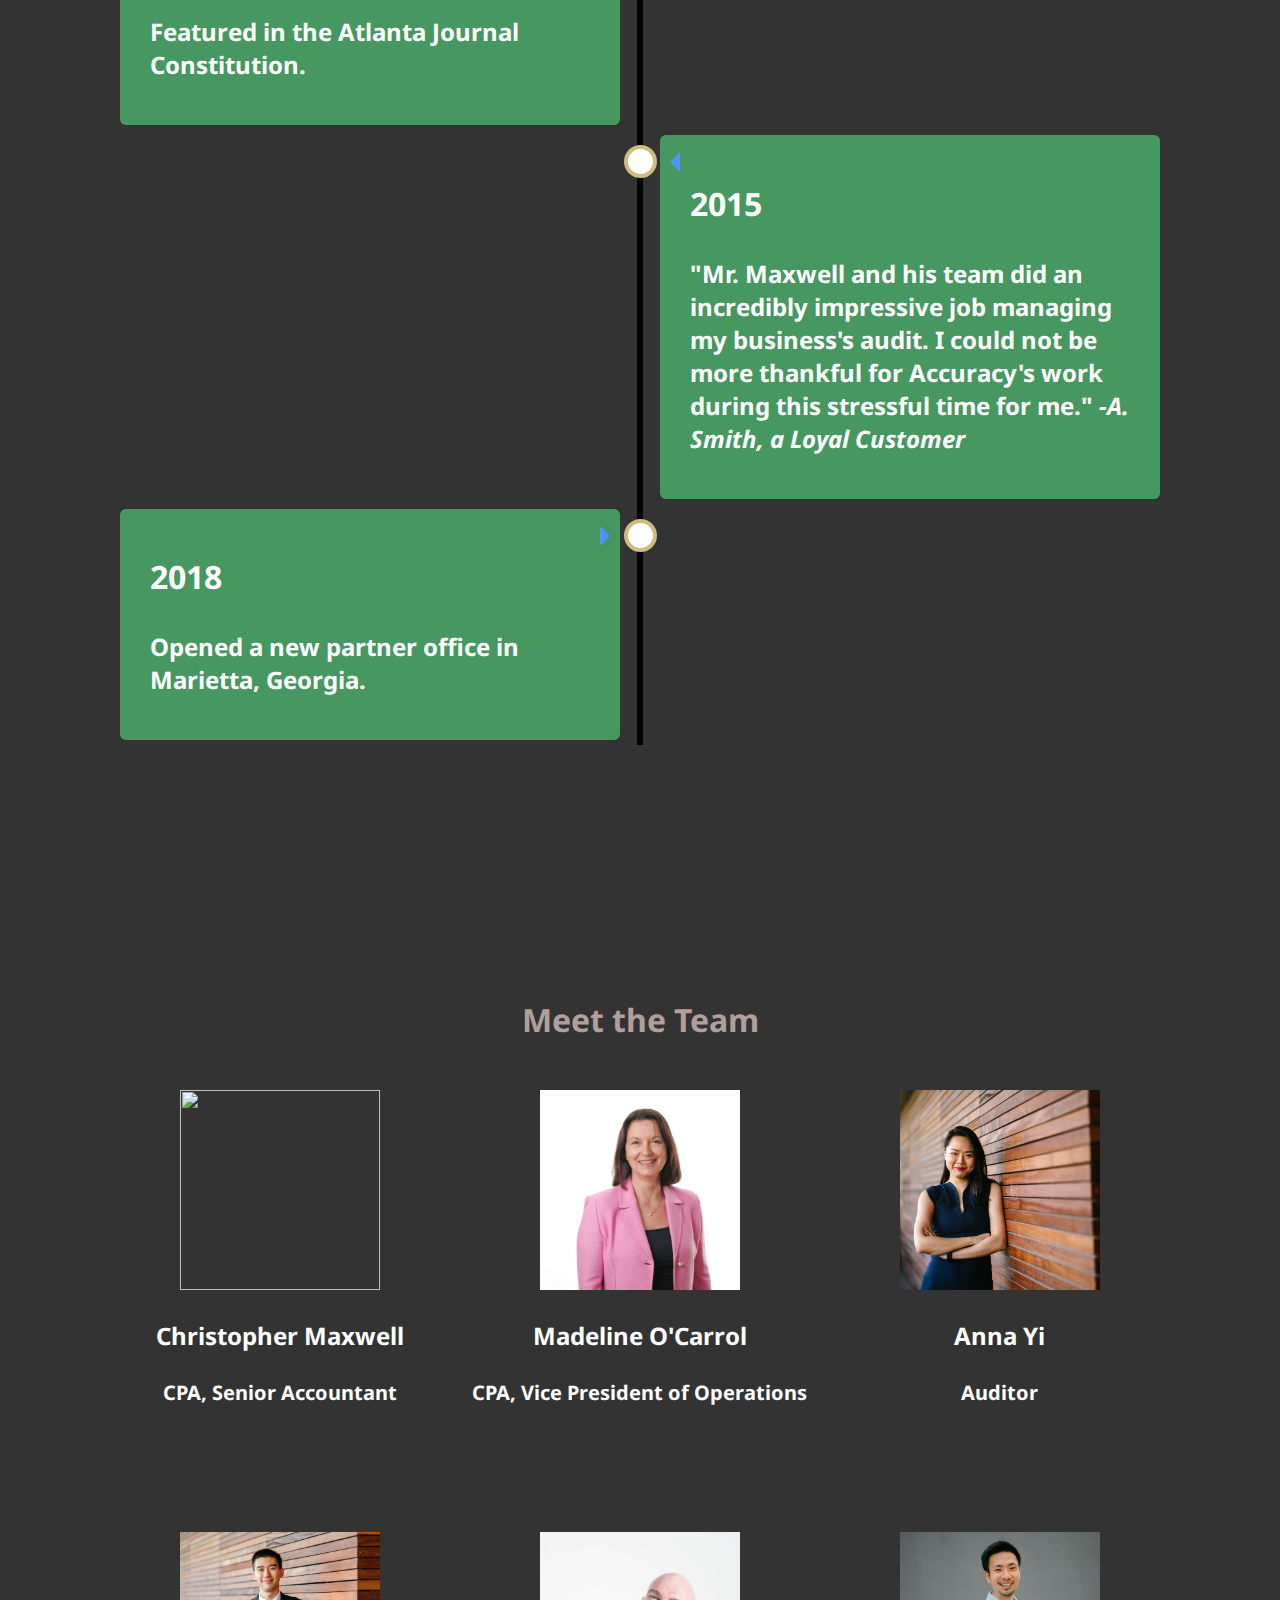
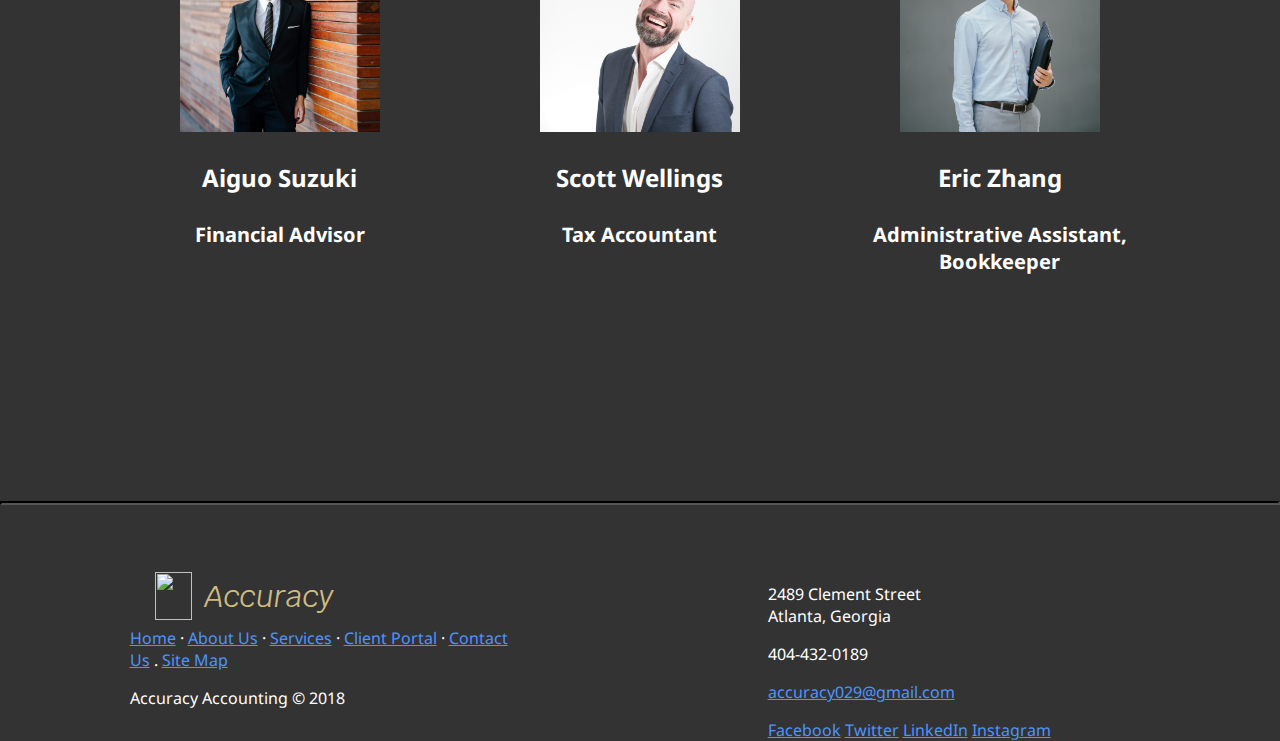
==== commit 7621709d: "Add files via upload" ====
--- a/aboutUsPage.html
+++ b/aboutUsPage.html
@@ -19,6 +19,10 @@
     }
     function openServicesPage() {
       window.location.href = "servicesPage.html";
+    }
+
+    function openNewsPage() {
+      window.location.href = "newsPage.html"
     }
   </script>
 
@@ -85,25 +89,25 @@
     <p><h2 name="companyHistory">Company History<h2>
 
     <div class="timeline">
-      <div class="container left">
+      <div class="container left" onclick="openNewsPage()">
         <div class="content">
           <h2 class="timelineWords">2003</h2>
           <p><h3 class="timelineWords" class="timelineWords">Accuracy was founded in Atlanta, Georgia.</p></h3>
         </div>
       </div>
-      <div class="container right">
+      <div class="container right" onclick="openNewsPage()">
         <div class="content">
           <h2 class="timelineWords">2005</h2>
           <p><h3 class="timelineWords">Officially joined the American Accounting Association.</p></h3>
         </div>
       </div>
-      <div class="container left">
+      <div class="container left" onclick="openNewsPage()">
         <div class="content">
           <h2 class="timelineWords">2012</h2>
           <p><h3 class="timelineWords">Featured in the Atlanta Journal Constitution.</p></h3>
         </div>
       </div>
-      <div class="container right">
+      <div class="container right" onclick="openNewsPage()">
         <div class="content">
           <h2 class="timelineWords">2015</h2>
           <p><h3 class="timelineWords">"Mr. Maxwell and his team did an incredibly impressive job
@@ -111,7 +115,7 @@
             Accuracy's work during this stressful time for me." <i>-A. Smith, a Loyal Customer</i></p></h3>
         </div>
       </div>
-      <div class="container left">
+      <div class="container left" onclick="openNewsPage()">
         <div class="content">
           <h2 class="timelineWords">2018</h2>
           <p><h3 class="timelineWords">Opened a new partner office in Marietta, Georgia.</p></h3>
@@ -176,7 +180,7 @@
       <div class="accuracyLogo">
         <img src="AccuracyLogoSketch.png" height=48px width=37.2px onclick="openHomePage()">
       </div>
-      <i class="navBarLogo" onclick="openHomePage()">Accuracy</i>
+      <i id="accuracyWordLogo" class="navBarLogo" onclick="openHomePage()">Accuracy</i>
 
       <br><br>
 
@@ -217,10 +221,10 @@
 
     <div class="footer-icons">
 
-      <a href="#"><i class="fa fa-facebook"></i></a>
-      <a href="#"><i class="fa fa-twitter"></i></a>
-      <a href="#"><i class="fa fa-linkedin"></i></a>
-      <a href="#"><i class="fa fa-github"></i></a>
+      <a href="https://www.facebook.com/" target="_blank"><i class="fa fa-facebook"></i><img id="facebookIcon">Facebook</a>
+      <a href="https://twitter.com/?lang=en" target="_blank"><i class="fa fa-twitter"></i><img id="twitterIcon">Twitter</a>
+      <a href="https://www.instagram.com/?hl=en" target="_blank"><i class="fa fa-linkedin"></i><img id="linkedInIcon">LinkedIn</a>
+      <a href="https://www.linkedin.com/" target="_blank"><i class="fa fa-instagram"></i><img id="instagramIcon">Instagram</a>
 
     </div>
 
--- a/indexCSS.css
+++ b/indexCSS.css
@@ -37,6 +37,10 @@
 
 a:visited {
   color:  #00bfff;
+}
+
+footer {
+  background-color: #333333;
 }
 
  /* #33cccc; */
@@ -320,7 +324,7 @@
   height: 25px;
   right: -17px;
   background-color: white;
-  border: 4px solid #FF9F55;
+  border: 4px solid #CEBC81;
   top: 15px;
   border-radius: 50%;
   z-index: 1;
@@ -345,7 +349,7 @@
   right: 30px;
   border: medium solid white;
   border-width: 10px 0 10px 10px;
-  border-color: transparent transparent transparent blue;
+  border-color: transparent transparent transparent #4d94ff;
 }
 /* Add arrows to the right container (pointing left) */
 .right::before {
@@ -358,7 +362,7 @@
   left: 30px;
   border: medium solid white;
   border-width: 10px 10px 10px 0;
-  border-color: transparent blue transparent transparent;
+  border-color: transparent #4d94ff transparent transparent;
 }
 /* Fix the circle for containers on the right side */
 .right::after {
